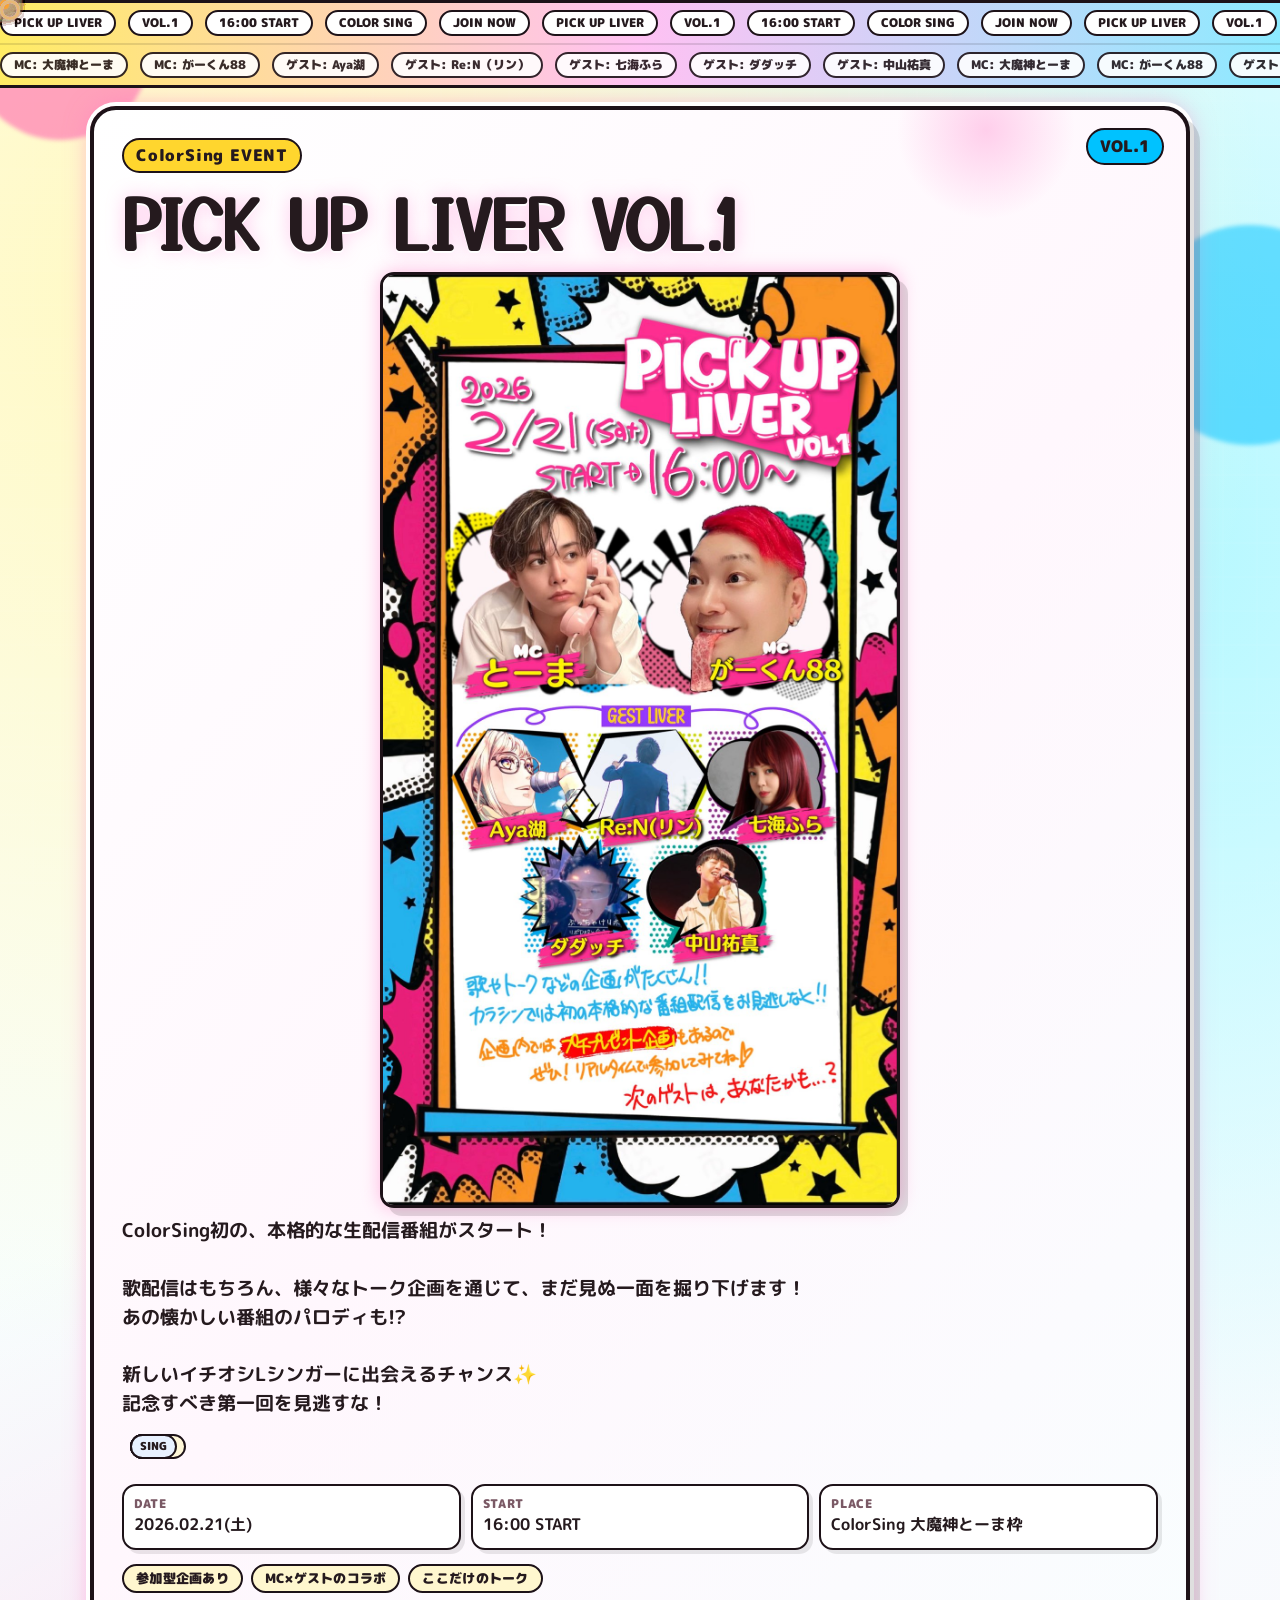
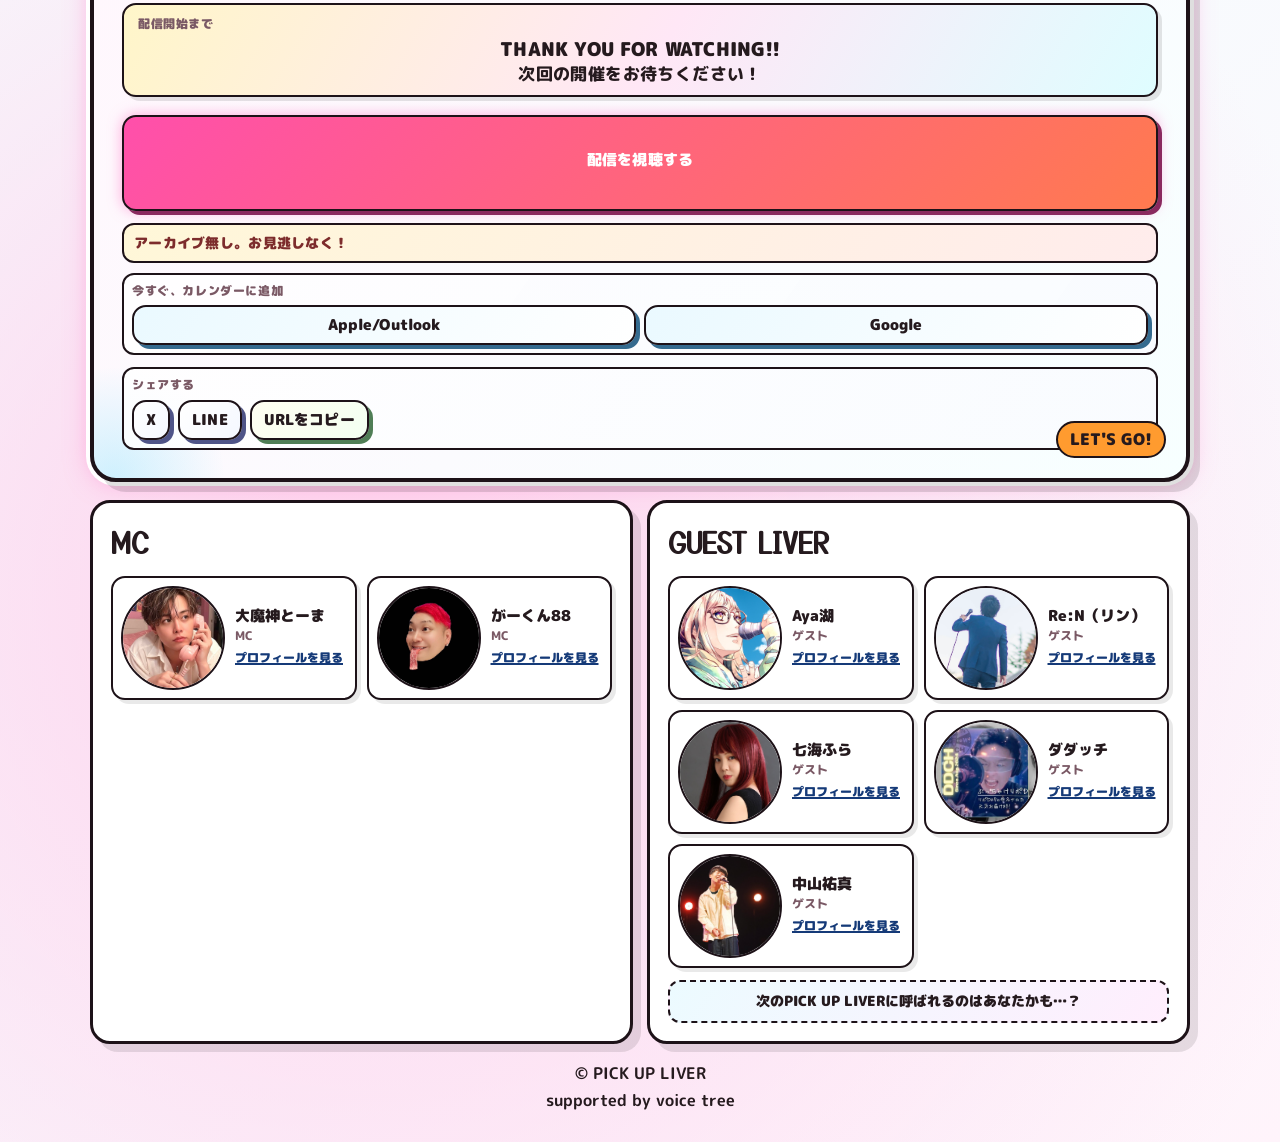
==== index.html @ 5704b0c9 "Update share metadata text in index" ====
<!doctype html>
<html lang="ja">
  <head>
    <meta charset="UTF-8" />
    <meta name="viewport" content="width=device-width, initial-scale=1.0" />
    <meta name="description" content="PICK UP LIVER VOL.1 特設ページ" />
    <meta property="og:type" content="website" />
    <meta property="og:site_name" content="PICK UP LIVER" />
    <meta property="og:title" content="PICK UP LIVER VOL.1" />
    <meta property="og:description" content="ColorSing初！本格的な生配信番組がスタート！記念すべき第一回を見逃すな！" />
    <meta property="og:url" content="https://pickupliver-lp.pages.dev/" />
    <meta property="og:image" content="https://pickupliver-lp.pages.dev/public/assets/events/2026-02-21-pick-up-liver/og-card.jpg" />
    <meta property="og:image:secure_url" content="https://pickupliver-lp.pages.dev/public/assets/events/2026-02-21-pick-up-liver/og-card.jpg" />
    <meta property="og:image:type" content="image/jpeg" />
    <meta property="og:image:width" content="1200" />
    <meta property="og:image:height" content="630" />
    <meta name="twitter:card" content="summary_large_image" />
    <meta name="twitter:title" content="PICK UP LIVER VOL.1" />
    <meta name="twitter:description" content="ColorSingで一番本格的な、音楽番組がスタート！記念すべき第一回を見逃すな！" />
    <meta name="twitter:image" content="https://pickupliver-lp.pages.dev/public/assets/events/2026-02-21-pick-up-liver/og-card.jpg" />
    <meta name="twitter:image:alt" content="PICK UP LIVER VOL.1 サムネイル" />
    <title>PICK UP LIVER VOL.1</title>
    <link rel="preconnect" href="https://fonts.googleapis.com" />
    <link rel="preconnect" href="https://fonts.gstatic.com" crossorigin />
    <link href="https://fonts.googleapis.com/css2?family=M+PLUS+Rounded+1c:wght@400;700;800;900&family=Yusei+Magic&display=swap" rel="stylesheet" />
    <link rel="stylesheet" href="/src/styles/main.css" />
  </head>
  <body>
    <div class="noise"></div>
    <div class="flash-grid" aria-hidden="true"></div>
    <div id="spark-layer" aria-hidden="true"></div>
    <div id="fx-layer" aria-hidden="true"></div>
    <div class="orb orb-a" data-depth="0.02" aria-hidden="true"></div>
    <div class="orb orb-b" data-depth="0.03" aria-hidden="true"></div>
    <div class="orb orb-c" data-depth="0.015" aria-hidden="true"></div>

    <div class="marquee-wrap" aria-hidden="true">
      <div class="marquee-track track-a">
        <span>PICK UP LIVER</span><span>VOL.1</span><span>16:00 START</span><span>COLOR SING</span><span>JOIN NOW</span>
        <span>PICK UP LIVER</span><span>VOL.1</span><span>16:00 START</span><span>COLOR SING</span><span>JOIN NOW</span>
      </div>
      <div class="marquee-track track-b">
        <span>PARTY MODE</span><span>LIVE STREAM</span><span>GUEST LIVER</span><span>HYPE</span><span>LET'S GO</span>
        <span>PARTY MODE</span><span>LIVE STREAM</span><span>GUEST LIVER</span><span>HYPE</span><span>LET'S GO</span>
      </div>
    </div>

    <header class="hero reveal fade-up">
      <p class="kicker">ColorSing EVENT</p>
      <h1 id="event-title" class="hero-title">PICK UP LIVER VOL.1</h1>
      <img id="main-flyer" class="hero-flyer" src="/public/assets/events/2026-02-21-pick-up-liver/flyer-main.jpg" alt="PICK UP LIVER VOL.1 フライヤー" />
      <p id="event-summary" class="summary">歌やトークなど盛り沢山。視聴者参加型企画あり。</p>

      <div class="orbit-badges" aria-hidden="true">
        <span>LIVE</span><span>POP</span><span>MUSIC</span><span>FUN</span><span>SING</span>
      </div>

      <div class="meta">
        <div class="meta-item">
          <span class="meta-label">DATE</span>
          <span id="event-date">2026-02-21</span>
        </div>
        <div class="meta-item">
          <span class="meta-label">START</span>
          <span id="event-time">16:00 START</span>
        </div>
        <div class="meta-item">
          <span class="meta-label">PLACE</span>
          <span id="event-venue">ColorSing 大魔神とーま枠</span>
        </div>
      </div>

      <ul id="event-highlights" class="highlights" aria-label="視聴メリット"></ul>
      <div id="countdown" class="countdown-panel" aria-live="polite">
        <p class="countdown-label">配信開始まで</p>
        <p id="countdown-text" class="countdown-text">--日 --:--:--</p>
      </div>
      <div class="cta-row">
        <a id="cta-primary" class="btn btn-main pulse" href="#" target="_blank" rel="noopener noreferrer">配信を視聴する</a>
      </div>
      <p id="no-archive-note" class="no-archive-note" role="note"></p>
      <div class="action-block reminder-actions">
        <p class="action-title">今すぐ、カレンダーに追加</p>
        <div class="action-row">
          <button id="remind-ics" class="btn btn-remind" type="button">Apple/Outlook</button>
          <a id="remind-google" class="btn btn-remind" href="#" target="_blank" rel="noopener noreferrer">Google</a>
        </div>
      </div>
      <div class="action-block share-actions">
        <p class="action-title">シェアする</p>
        <div class="action-row">
          <a id="share-x" class="btn btn-share" href="#" target="_blank" rel="noopener noreferrer">X</a>
          <a id="share-line" class="btn btn-share" href="#" target="_blank" rel="noopener noreferrer">LINE</a>
          <button id="share-copy" class="btn btn-copy" type="button">URLをコピー</button>
        </div>
      </div>
      <p id="copy-toast" class="copy-toast" role="status" aria-live="polite">URLをコピーしました</p>

      <div class="sticker sticker-a">VOL.1</div>
      <div class="sticker sticker-b">LET'S GO!</div>
      <div class="burst burst-a" aria-hidden="true"></div>
      <div class="burst burst-b" aria-hidden="true"></div>
    </header>

    <main class="layout">
      <section id="hosts" class="card reveal slide-pop">
        <h2>MC</h2>
        <ul id="host-list" class="talent-grid"></ul>
      </section>

      <section id="guests" class="card reveal fade-up">
        <h2>GUEST LIVER</h2>
        <ul id="guest-list" class="talent-grid"></ul>
        <p id="next-pickup-teaser" class="next-pickup-teaser" role="note"></p>
      </section>

    </main>

    <footer class="site-footer reveal fade-up">
      <p>© PICK UP LIVER</p>
      <p>supported by voice tree</p>
    </footer>

    <script src="/src/scripts/main.js"></script>
  </body>
</html>
---- src/styles/main.css ----
:root {
  --bg1: #fff9c2;
  --bg2: #b5f8ff;
  --bg3: #ffd2ed;
  --ink: #251a1e;
  --card: #fff;
  --line: #1d1218;
  --pink: #ff4fab;
  --cyan: #00c2ff;
  --yellow: #ffd62e;
  --orange: #ff9b2f;
}

* {
  box-sizing: border-box;
}

html,
body {
  margin: 0;
  padding: 0;
}

body {
  font-family: "M PLUS Rounded 1c", sans-serif;
  font-weight: 700;
  color: var(--ink);
  min-height: 100vh;
  background:
    radial-gradient(circle at 15% 10%, var(--bg1), transparent 40%),
    radial-gradient(circle at 90% 20%, var(--bg2), transparent 38%),
    radial-gradient(circle at 30% 80%, var(--bg3), transparent 42%),
    linear-gradient(140deg, #fffefa 0%, #f4feff 50%, #fff4fb 100%);
  overflow-x: hidden;
}

.noise {
  position: fixed;
  inset: 0;
  pointer-events: none;
  opacity: 0.03;
  background-image: radial-gradient(#000 0.5px, transparent 0.5px);
  background-size: 4px 4px;
  z-index: -5;
}

.flash-grid {
  position: fixed;
  inset: 0;
  pointer-events: none;
  background-image: linear-gradient(#ffffff00 95%, #ffffff55 95%), linear-gradient(90deg, #ffffff00 95%, #ffffff55 95%);
  background-size: 34px 34px;
  opacity: 0.16;
  mix-blend-mode: soft-light;
  animation: grid-pulse 4.2s ease-in-out infinite;
  z-index: -4;
}

#spark-layer,
#fx-layer {
  position: fixed;
  inset: 0;
  pointer-events: none;
  overflow: hidden;
}

#spark-layer {
  z-index: 50;
}

#fx-layer {
  z-index: 60;
}

.orb {
  position: fixed;
  border-radius: 999px;
  filter: blur(2px);
  opacity: 0.52;
  z-index: -2;
  will-change: transform;
  animation: float 7s ease-in-out infinite;
}

.orb-a {
  width: 180px;
  height: 180px;
  background: var(--pink);
  top: -40px;
  left: -30px;
}

.orb-b {
  width: 220px;
  height: 220px;
  background: var(--cyan);
  right: -80px;
  top: 25%;
  animation-delay: 1.4s;
}

.orb-c {
  width: 200px;
  height: 200px;
  background: var(--yellow);
  bottom: -80px;
  left: 20%;
  animation-delay: 0.8s;
}

.marquee-wrap {
  width: 100%;
  border-top: 3px solid var(--line);
  border-bottom: 3px solid var(--line);
  background: linear-gradient(90deg, #ffec64 0%, #ffc1f3 50%, #8ceaff 100%);
  overflow: hidden;
  position: -webkit-sticky;
  position: sticky;
  top: 0;
  z-index: 45;
  transform: translateZ(0);
  backface-visibility: hidden;
  -webkit-backface-visibility: hidden;
}

.marquee-track {
  display: flex;
  gap: 12px;
  padding: 7px 0;
  width: max-content;
}

.track-a {
  animation: marquee 14s linear infinite;
}

.track-b {
  animation: marquee-rev 14s linear infinite;
  opacity: 0.9;
  border-top: 2px solid #0000001f;
}

.marquee-track span {
  border: 2px solid var(--line);
  background: #fff;
  border-radius: 999px;
  padding: 2px 12px;
  font-weight: 900;
  font-size: 0.78rem;
  white-space: nowrap;
}

.hero,
.layout,
.site-footer {
  width: min(1100px, 100% - 28px);
  margin-inline: auto;
}

.hero {
  margin-top: 18px;
  background: linear-gradient(130deg, #fff 0%, #fff7fd 45%, #f7ffff 100%);
  border: 4px solid var(--line);
  border-radius: 26px;
  padding: 28px;
  position: relative;
  box-shadow: 10px 10px 0 #00000020, 0 0 0 4px #ffffff, 0 0 24px #ff70c182;
  overflow: hidden;
}

.kicker {
  margin: 0;
  display: inline-block;
  background: var(--yellow);
  border: 2px solid var(--line);
  border-radius: 999px;
  padding: 4px 12px;
  font-weight: 900;
  letter-spacing: 0.05em;
  animation: kicker-hop 1.4s ease-in-out infinite;
}

h1,
h2 {
  font-family: "Yusei Magic", sans-serif;
}

h1 {
  margin: 14px 0 10px;
  font-size: clamp(2rem, 5.4vw, 4.2rem);
  line-height: 1.05;
}

.hero-title {
  animation: title-pop 900ms cubic-bezier(0.34, 1.56, 0.64, 1) both, neon-flicker 2.8s ease-in-out infinite;
  text-shadow: 0 2px 0 #fff, 0 0 18px #ff7dcf66;
}

.countdown-panel {
  margin: 10px 0 14px;
  padding: 10px 14px;
  border: 2px solid var(--line);
  border-radius: 14px;
  background: linear-gradient(120deg, #fff6c9 0%, #ffe7f6 52%, #dffdff 100%);
  box-shadow: 4px 4px 0 #0000001a;
}

.countdown-label {
  margin: 0;
  font-size: 0.76rem;
  font-weight: 900;
  letter-spacing: 0.05em;
  color: #7a5965;
}

.countdown-text {
  margin: 4px 0 0;
  font-size: clamp(1.52rem, 4.6vw, 2.18rem);
  font-weight: 900;
  text-align: center;
  font-variant-numeric: tabular-nums;
  letter-spacing: 0.02em;
  white-space: nowrap;
  line-height: 1.35;
}

.countdown-text--ended {
  display: flex;
  flex-direction: column;
  align-items: center;
  gap: 2px;
  font-size: clamp(1rem, 3.6vw, 1.2rem);
  line-height: 1.25;
  white-space: normal;
}

.countdown-ended-main {
  font-weight: 900;
  letter-spacing: 0.01em;
  white-space: nowrap;
}

.countdown-ended-sub {
  font-size: 0.9em;
  font-weight: 800;
}

.highlights {
  list-style: none;
  margin: 14px 0 10px;
  padding: 0;
  display: flex;
  flex-wrap: wrap;
  gap: 8px;
}

.highlights li {
  border: 2px solid var(--line);
  border-radius: 999px;
  background: #fff7cf;
  padding: 4px 12px;
  font-size: 0.82rem;
  font-weight: 900;
  line-height: 1.35;
  letter-spacing: 0.02em;
}

.pre-cta-message,
.no-archive-note {
  margin: 0 0 8px;
  border: 2px solid var(--line);
  border-radius: 12px;
  padding: 8px 10px;
  font-size: 0.9rem;
  font-weight: 900;
  line-height: 1.4;
  letter-spacing: 0.02em;
}

.pre-cta-message {
  background: linear-gradient(125deg, #ffe6f5 0%, #fff7d5 100%);
}

.no-archive-note {
  margin-top: 12px;
  background: linear-gradient(125deg, #fff7d8 0%, #ffecec 100%);
  color: #7d2c2c;
}

.hero-flyer {
  width: min(100%, 520px);
  display: block;
  margin: 14px auto 8px;
  border-radius: 14px;
  border: 3px solid var(--line);
  box-shadow: 8px 8px 0 #0000001f, 0 0 18px #ff72c17a;
}

.summary {
  margin: 0;
  font-size: clamp(1rem, 2.3vw, 1.2rem);
  font-weight: 700;
  line-height: 1.5;
  white-space: pre-line;
}

.orbit-badges {
  position: relative;
  height: 38px;
  margin: 8px 0 10px;
}

.orbit-badges span {
  position: absolute;
  top: 8px;
  left: 8px;
  border: 2px solid var(--line);
  border-radius: 999px;
  background: #fff;
  font-size: 0.7rem;
  font-weight: 900;
  padding: 2px 8px;
  animation: badge-orbit 6s ease-in-out infinite;
}

.orbit-badges span:nth-child(2) { animation-delay: 0.8s; background: #eaffff; }
.orbit-badges span:nth-child(3) { animation-delay: 1.6s; background: #fff7d8; }
.orbit-badges span:nth-child(4) { animation-delay: 2.4s; background: #ffe8f8; }
.orbit-badges span:nth-child(5) { animation-delay: 3.2s; background: #e8f1ff; }

.meta {
  margin-top: 20px;
  display: grid;
  gap: 10px;
  grid-template-columns: repeat(3, minmax(0, 1fr));
}

.meta-item {
  background: #fff;
  border: 2px solid var(--line);
  border-radius: 14px;
  padding: 10px;
  box-shadow: 4px 4px 0 #00000016;
  animation: soft-wave 4s ease-in-out infinite;
}

.meta-item:nth-child(2) { animation-delay: 0.4s; }
.meta-item:nth-child(3) { animation-delay: 0.8s; }

.meta-label {
  display: block;
  font-size: 0.72rem;
  font-weight: 900;
  letter-spacing: 0.06em;
  color: #7a5965;
}

#event-venue {
  display: block;
  line-height: 1.42;
  padding-bottom: 2px;
}

.cta-row {
  margin-top: 18px;
  display: flex;
  gap: 12px;
  flex-wrap: wrap;
}

.action-block {
  margin-top: 10px;
  border: 2px solid var(--line);
  border-radius: 12px;
  padding: 8px;
  background: linear-gradient(125deg, #ffffffd8 0%, #f9fbffdc 100%);
}

.action-title {
  margin: 0 0 6px;
  font-size: 0.76rem;
  font-weight: 900;
  letter-spacing: 0.05em;
  line-height: 1.35;
  color: #7a5965;
}

.action-row {
  display: flex;
  flex-wrap: wrap;
  gap: 8px;
}

.share-actions {
  margin-top: 12px;
}

.share-actions .action-row {
  flex-wrap: nowrap;
  justify-content: flex-start;
}

.share-actions .btn {
  flex: 0 0 auto;
  white-space: nowrap;
}

.reminder-actions .btn {
  flex: 1 1 0;
  min-width: 0;
  white-space: nowrap;
}

.btn {
  display: inline-flex;
  align-items: center;
  justify-content: center;
  font-family: inherit;
  line-height: 1.35;
  letter-spacing: 0.01em;
  text-decoration: none;
  border: 2px solid var(--line);
  border-radius: 14px;
  padding: 8px 12px;
  font-size: 0.92rem;
  font-weight: 900;
  transition: transform 180ms ease, box-shadow 180ms ease, filter 180ms ease;
}

.btn:hover {
  transform: translateY(-4px) scale(1.06);
  filter: saturate(1.1);
}

.btn:active {
  transform: translateY(0) scale(0.96);
}

button.btn {
  appearance: none;
  -webkit-appearance: none;
}

.btn-main {
  background: linear-gradient(135deg, #ff4fab 0%, #ff7a4f 100%);
  color: #fff;
  min-height: 96px;
  box-shadow: 4px 4px 0 #8a295f, 0 0 14px #ff67bd88;
}

#cta-primary {
  width: 100%;
  line-height: 1.45;
  padding-bottom: 14px;
}

.btn-sub {
  background: #fff;
  color: var(--ink);
  box-shadow: 4px 4px 0 #4b6e7f;
}

.btn-share {
  background: linear-gradient(125deg, #ffffff 0%, #f5f8ff 100%);
  color: var(--ink);
  box-shadow: 4px 4px 0 #4f5488;
}

.btn-copy {
  background: linear-gradient(125deg, #fffef1 0%, #f3fff1 100%);
  color: var(--ink);
  box-shadow: 4px 4px 0 #507e56;
  cursor: pointer;
}

.btn-remind {
  background: linear-gradient(125deg, #eaf9ff 0%, #ffffff 100%);
  color: var(--ink);
  box-shadow: 4px 4px 0 #356b8f;
}

.copy-toast {
  position: absolute;
  right: 18px;
  bottom: 16px;
  margin: 0;
  display: block;
  border: 2px solid var(--line);
  border-radius: 999px;
  background: #fff;
  padding: 4px 12px;
  font-size: 0.82rem;
  font-weight: 800;
  opacity: 0;
  transform: translateY(4px);
  transition: opacity 220ms ease, transform 220ms ease;
  pointer-events: none;
}

.copy-toast.show {
  opacity: 1;
  transform: translateY(0);
}

.sticker {
  position: absolute;
  border: 2px solid var(--line);
  border-radius: 999px;
  padding: 5px 12px;
  font-weight: 900;
}

.sticker-a {
  right: 22px;
  top: 18px;
  background: var(--cyan);
  animation: swing 2.4s ease-in-out infinite;
}

.sticker-b {
  right: 20px;
  bottom: 20px;
  background: var(--orange);
  animation: swing 2.9s ease-in-out infinite reverse;
}

.burst {
  position: absolute;
  border-radius: 999px;
  z-index: -1;
  opacity: 0.28;
}

.burst-a {
  width: 180px;
  height: 180px;
  top: -70px;
  right: 110px;
  background: radial-gradient(circle, #ff61bc 0%, transparent 70%);
}

.burst-b {
  width: 220px;
  height: 220px;
  left: -90px;
  bottom: -110px;
  background: radial-gradient(circle, #58d8ff 0%, transparent 72%);
}

.layout {
  margin-top: 18px;
  display: grid;
  grid-template-columns: 1fr 1fr;
  gap: 14px;
}

.card {
  background: var(--card);
  border: 3px solid var(--line);
  border-radius: 20px;
  padding: 18px;
  box-shadow: 8px 8px 0 #0000001a;
  transition: transform 220ms ease, box-shadow 220ms ease;
  position: relative;
}

.card:hover {
  transform: translateY(-5px) scale(1.01) rotate(-0.4deg);
  box-shadow: 12px 12px 0 #00000022, 0 0 16px #74deff44;
}

h2 {
  margin: 0 0 14px;
  font-size: clamp(1.3rem, 2.2vw, 2rem);
}

.chips,
.link-list {
  list-style: none;
  margin: 0;
  padding: 0;
  display: flex;
  flex-wrap: wrap;
  gap: 10px;
}

.chips li {
  background: #fff;
  border: 2px solid var(--line);
  border-radius: 999px;
  padding: 7px 12px;
  font-weight: 800;
  transition: transform 140ms ease;
}

.talent-grid {
  list-style: none;
  margin: 0;
  padding: 0;
  display: grid;
  grid-template-columns: repeat(2, minmax(0, 1fr));
  gap: 10px;
}

.talent-card {
  display: flex;
  gap: 10px;
  align-items: center;
  border: 2px solid var(--line);
  border-radius: 14px;
  background: #fff;
  padding: 8px;
  box-shadow: 4px 4px 0 #00000016;
}

.talent-avatar-wrap {
  position: relative;
  width: 104px;
  height: 104px;
  flex: 0 0 104px;
}

.talent-avatar {
  width: 100%;
  height: 100%;
  border-radius: 999px;
  border: 2px solid var(--line);
  object-fit: cover;
  display: block;
  opacity: 0;
}

.talent-avatar-fallback {
  position: absolute;
  inset: 0;
  border-radius: 999px;
  border: 2px solid var(--line);
  background: linear-gradient(140deg, #fff6c9 0%, #ffe4f4 100%);
  display: grid;
  place-items: center;
  font-size: 1rem;
  font-weight: 900;
}

.talent-avatar-wrap.loaded .talent-avatar {
  opacity: 1;
}

.talent-avatar-wrap.loaded .talent-avatar-fallback {
  display: none;
}

.talent-meta {
  min-width: 0;
}

.talent-name {
  margin: 0;
  font-size: 0.95rem;
  font-weight: 900;
  line-height: 1.2;
}

.talent-role {
  margin: 2px 0 0;
  font-size: 0.74rem;
  font-weight: 800;
  color: #7a5965;
}

.talent-link {
  margin-top: 4px;
  display: inline-block;
  font-size: 0.78rem;
  font-weight: 900;
  color: #153a78;
  text-decoration-thickness: 2px;
}

.next-pickup-teaser {
  margin: 12px 0 0;
  border: 2px dashed var(--line);
  border-radius: 12px;
  padding: 9px 10px;
  background: linear-gradient(125deg, #ecfbff 0%, #ffeefd 100%);
  font-size: 0.9rem;
  font-weight: 900;
  text-align: center;
}

.chips li:hover {
  animation: mini-bounce 360ms ease;
}

.link-list {
  display: grid;
  gap: 10px;
}

.link-list a {
  display: block;
  text-decoration: none;
  color: var(--ink);
  background: linear-gradient(125deg, #fff 0%, #fff9e6 100%);
  border: 2px solid var(--line);
  border-radius: 12px;
  padding: 10px 12px;
  font-weight: 800;
  transition: transform 180ms ease, background 220ms ease, box-shadow 180ms ease;
  position: relative;
  overflow: hidden;
}

.link-list a::after {
  content: "";
  position: absolute;
  inset: 0;
  background: linear-gradient(120deg, transparent 20%, #ffffffaa 50%, transparent 80%);
  transform: translateX(-120%);
  transition: transform 420ms ease;
}

.link-list a:hover {
  transform: translateX(9px) scale(1.02);
  background: linear-gradient(125deg, #fff5d0 0%, #ecfdff 100%);
  box-shadow: 6px 6px 0 #00000018;
}

.link-list a:hover::after {
  transform: translateX(120%);
}

.site-footer {
  margin: 18px auto 30px;
  text-align: center;
  font-weight: 700;
}

.site-footer p {
  margin: 4px 0;
}

.reveal {
  opacity: 0;
  transition: opacity 550ms ease, transform 650ms cubic-bezier(0.16, 1, 0.3, 1);
}

.fade-up {
  transform: translateY(20px);
}

.zoom-pop {
  transform: translateY(18px) scale(0.9);
}

.slide-pop {
  transform: translateX(30px) scale(0.97);
}

.reveal.in {
  opacity: 1;
  transform: translate(0, 0) scale(1);
}

.reveal.in.card {
  animation: pop-drop 460ms cubic-bezier(0.17, 0.67, 0.3, 1.4);
}

.pulse {
  animation: pulse 1.6s ease-in-out infinite;
}

.confetti-piece {
  position: absolute;
  width: 14px;
  height: 26px;
  border-radius: 2px;
  opacity: 0.95;
  animation: confetti-fall var(--dur, 1100ms) cubic-bezier(0.18, 0.75, 0.25, 1) forwards;
  will-change: transform;
}

.particle {
  position: absolute;
  pointer-events: none;
  opacity: 0.62;
  will-change: transform, opacity;
}

.particle-spark {
  width: 9px;
  height: 9px;
  border-radius: 999px;
  box-shadow: 0 0 18px currentColor;
  animation: drift-down var(--dur, 7s) cubic-bezier(0.2, 0.65, 0.3, 1) infinite, pulse-glow 1.8s ease-in-out infinite;
}

.particle-shard {
  width: 11px;
  height: 34px;
  border-radius: 2px;
  animation: drift-diagonal var(--dur, 8s) cubic-bezier(0.2, 0.62, 0.32, 1) infinite;
}

.particle-ring {
  width: 20px;
  height: 20px;
  border-radius: 999px;
  border: 3px solid currentColor;
  background: transparent;
  animation: float-spin var(--dur, 9s) cubic-bezier(0.22, 0.61, 0.36, 1) infinite;
}

@keyframes marquee {
  0% { transform: translateX(0); }
  100% { transform: translateX(-50%); }
}

@keyframes marquee-rev {
  0% { transform: translateX(-50%); }
  100% { transform: translateX(0); }
}

@keyframes title-pop {
  0% { transform: scale(0.75) rotate(-2deg); opacity: 0; }
  70% { transform: scale(1.09) rotate(1deg); opacity: 1; }
  100% { transform: scale(1) rotate(0); }
}

@keyframes neon-flicker {
  0%, 100% { text-shadow: 0 2px 0 #fff, 0 0 18px #ff7dcf66; }
  50% { text-shadow: 0 2px 0 #fff, 0 0 28px #ff56cbcc; }
}

@keyframes float {
  0%, 100% { transform: translateY(0px); }
  50% { transform: translateY(12px); }
}

@keyframes pulse {
  0%, 100% { box-shadow: 4px 4px 0 #8a295f, 0 0 14px #ff67bd88; }
  50% { box-shadow: 9px 9px 0 #8a295f, 0 0 22px #ff67bdba; }
}

@keyframes swing {
  0%, 100% { transform: rotate(-8deg) translateY(0); }
  50% { transform: rotate(8deg) translateY(-6px); }
}

@keyframes mini-bounce {
  0% { transform: scale(1); }
  40% { transform: scale(1.12); }
  100% { transform: scale(1); }
}

@keyframes pop-drop {
  0% { transform: scale(0.88) translateY(12px); }
  70% { transform: scale(1.02) translateY(-3px); }
  100% { transform: scale(1) translateY(0); }
}

@keyframes grid-pulse {
  0%, 100% { opacity: 0.08; }
  50% { opacity: 0.18; }
}

@keyframes badge-orbit {
  0% { transform: translate(0, 0) rotate(-5deg); }
  25% { transform: translate(80px, -4px) rotate(4deg); }
  50% { transform: translate(160px, 0) rotate(-3deg); }
  75% { transform: translate(240px, -4px) rotate(5deg); }
  100% { transform: translate(320px, 0) rotate(-5deg); }
}

@keyframes kicker-hop {
  0%, 100% { transform: translateY(0); }
  50% { transform: translateY(-3px); }
}

@keyframes soft-wave {
  0%, 100% { transform: translateY(0); }
  50% { transform: translateY(-2px); }
}

@keyframes confetti-fall {
  0% { transform: translate3d(var(--x0), var(--y0), 0) rotate(0deg); }
  100% {
    transform: translate3d(var(--x1), var(--y1), 0) rotate(var(--rot, 680deg));
    opacity: 0;
  }
}

@keyframes drift-down {
  0% {
    transform: translate3d(var(--x0), var(--y0), 0) scale(0.95);
    opacity: calc(var(--opa, 0.6) * 0.55);
  }
  50% { opacity: var(--opa, 0.6); }
  100% {
    transform: translate3d(var(--x1), var(--y1), 0) scale(1.1);
    opacity: calc(var(--opa, 0.6) * 0.5);
  }
}

@keyframes drift-diagonal {
  0% {
    transform: translate3d(var(--x0), var(--y0), 0) rotate(0deg);
    opacity: calc(var(--opa, 0.65) * 0.45);
  }
  50% { opacity: var(--opa, 0.65); }
  100% {
    transform: translate3d(var(--x1), var(--y1), 0) rotate(var(--rot, 360deg));
    opacity: calc(var(--opa, 0.65) * 0.35);
  }
}

@keyframes float-spin {
  0% {
    transform: translate3d(var(--x0), var(--y0), 0) rotate(0deg) scale(0.7);
    opacity: calc(var(--opa, 0.55) * 0.4);
  }
  50% {
    transform: translate3d(var(--xm), var(--ym), 0) rotate(180deg) scale(1);
    opacity: var(--opa, 0.55);
  }
  100% {
    transform: translate3d(var(--x1), var(--y1), 0) rotate(360deg) scale(0.75);
    opacity: calc(var(--opa, 0.55) * 0.35);
  }
}

@keyframes pulse-glow {
  0%, 100% { filter: brightness(1); }
  50% { filter: brightness(1.35); }
}

@media (max-width: 920px) {
  .layout { grid-template-columns: 1fr; }
  .meta { grid-template-columns: 1fr; }
  .talent-grid { grid-template-columns: 1fr; }
  .slide-pop { transform: translateY(18px) scale(0.98); }
  .orbit-badges {
    display: block;
    height: 40px;
    margin: 6px 0 10px;
    overflow: visible;
    z-index: 2;
  }
  .orbit-badges span {
    font-size: 0.66rem;
    padding: 2px 7px;
  }
}

@media (max-width: 640px) {
  .hero {
    padding: 20px;
    padding-top: 74px;
  }

  .summary {
    font-size: 1.03rem;
    line-height: 1.62;
  }

  .meta {
    margin-top: 16px;
    gap: 8px;
  }

  .meta-item {
    padding: 9px 10px;
  }

  .countdown-text {
    font-size: clamp(1.28rem, 6.4vw, 1.8rem);
  }

  .orbit-badges {
    margin-bottom: 12px;
  }

  h1 {
    margin-top: 8px;
  }

  .kicker {
    position: absolute;
    top: 20px;
    left: 12px;
    margin: 0;
  }

  .sticker {
    position: absolute;
    top: 20px;
    margin: 0;
    padding: 4px 10px;
    min-width: 102px;
    text-align: center;
    font-size: 0.72rem;
    line-height: 1;
    z-index: 4;
    transform: rotate(0deg);
  }

  .sticker-a {
    top: 18px;
    right: 12px;
    animation: swing 2.8s ease-in-out infinite;
  }

  .sticker-b {
    top: 52px;
    right: 12px;
    bottom: auto;
    animation: swing 3.1s ease-in-out infinite reverse;
  }

  .btn { width: 100%; text-align: center; }
  .action-row { gap: 7px; }
  .share-actions .btn {
    width: auto;
    flex: 0 0 auto;
  }
  .reminder-actions .btn {
    width: auto;
    flex: 1 1 0;
  }
  .copy-toast {
    right: 10px;
    bottom: 10px;
    max-width: calc(100% - 20px);
    text-align: center;
  }
  .highlights { flex-direction: column; }
  .highlights li { width: fit-content; max-width: 100%; }
  .confetti-piece { width: 8px; height: 14px; }
  .marquee-track span { font-size: 0.7rem; }
  .site-footer { margin-bottom: 24px; }
}

@media (prefers-reduced-motion: reduce) {
  *, *::before, *::after {
    animation: none !important;
    transition: none !important;
    scroll-behavior: auto !important;
  }

  .reveal { opacity: 1; transform: none; }
  .particle,
  .confetti-piece { display: none; }
}
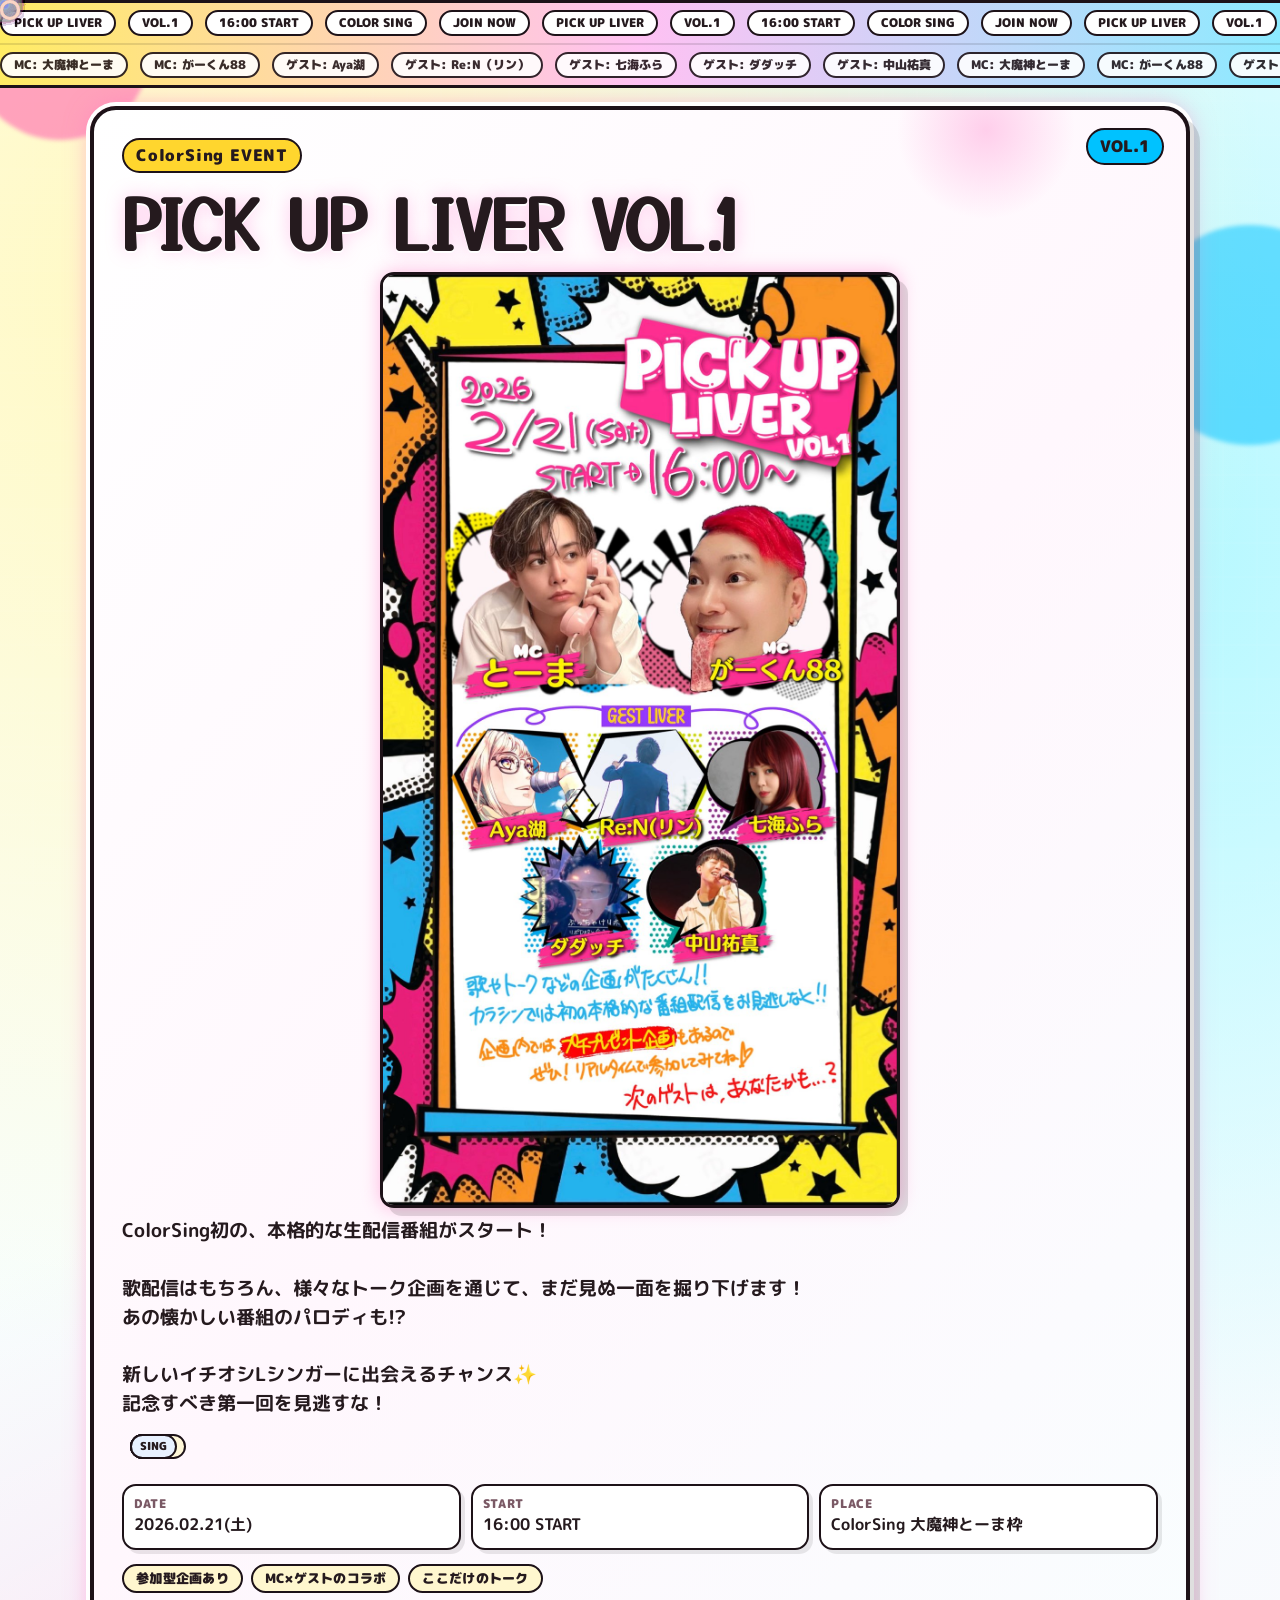
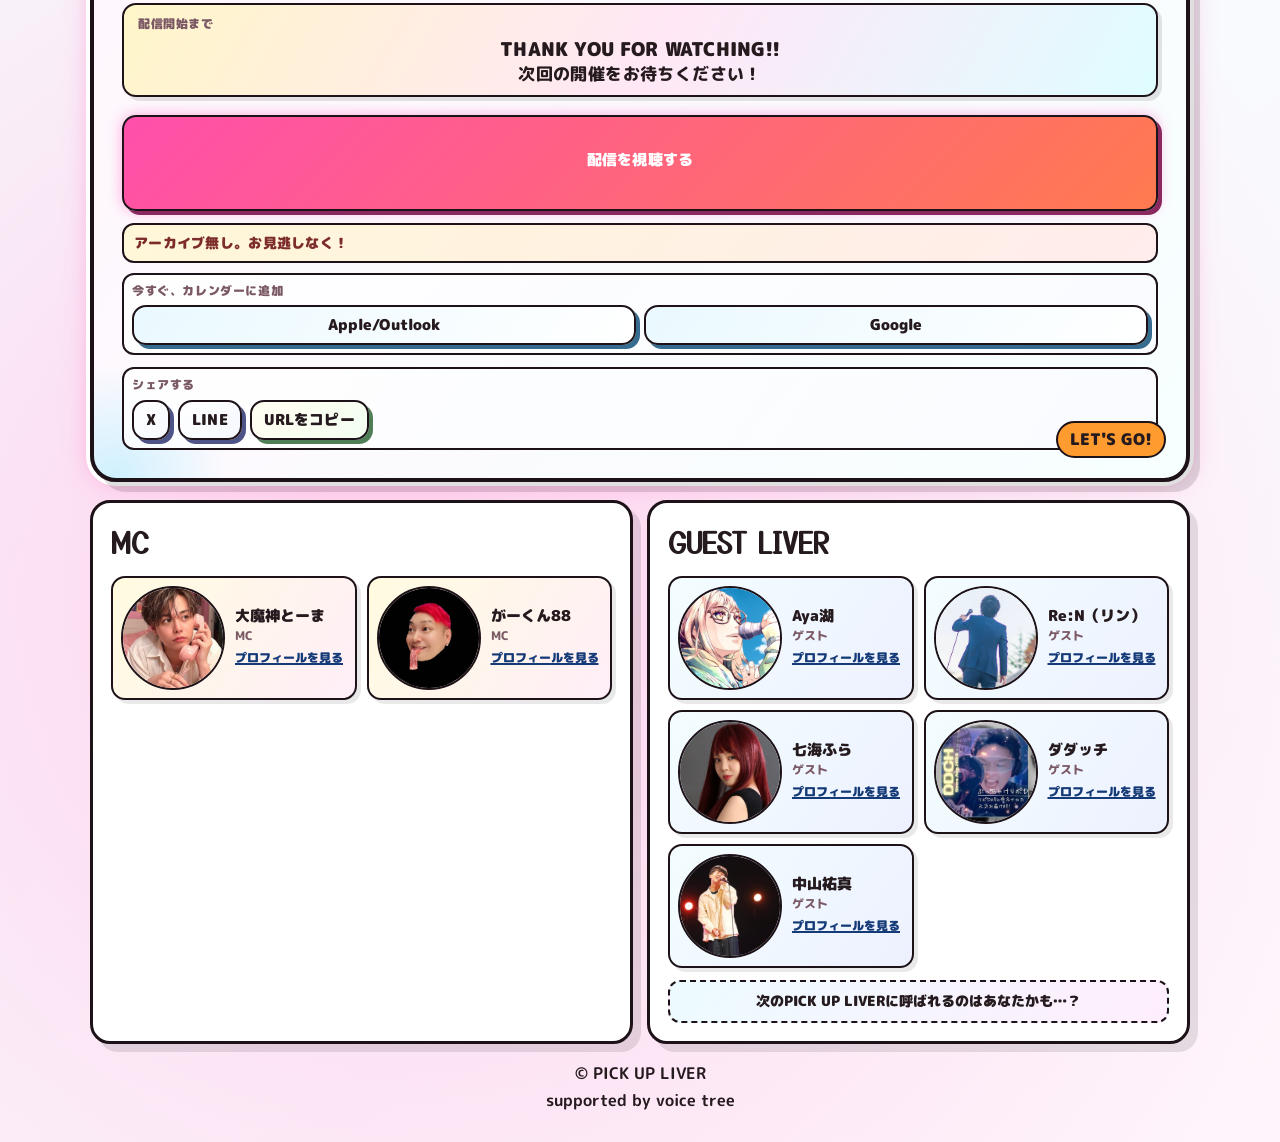
==== commit 369a9e67: "Add Cloudflare Web Analytics beacon" ====
--- a/index.html
+++ b/index.html
@@ -24,6 +24,9 @@
     <link rel="preconnect" href="https://fonts.gstatic.com" crossorigin />
     <link href="https://fonts.googleapis.com/css2?family=M+PLUS+Rounded+1c:wght@400;700;800;900&family=Yusei+Magic&display=swap" rel="stylesheet" />
     <link rel="stylesheet" href="/src/styles/main.css" />
+    <!-- Cloudflare Web Analytics -->
+    <script defer src="https://static.cloudflareinsights.com/beacon.min.js" data-cf-beacon='{"token":"aa3ea4f8a8a24e1299f8bbb8173c82c0"}'></script>
+    <!-- End Cloudflare Web Analytics -->
   </head>
   <body>
     <div class="noise"></div>
--- a/src/styles/main.css
+++ b/src/styles/main.css
@@ -608,9 +608,52 @@
   align-items: center;
   border: 2px solid var(--line);
   border-radius: 14px;
-  background: #fff;
+  background: linear-gradient(125deg, #fffef6 0%, #fff9ff 100%);
   padding: 8px;
   box-shadow: 4px 4px 0 #00000016;
+  transition: transform 180ms ease, box-shadow 180ms ease, filter 180ms ease;
+  position: relative;
+  overflow: hidden;
+}
+
+.talent-card.role-mc {
+  background: linear-gradient(125deg, #fffce0 0%, #ffeef8 100%);
+}
+
+.talent-card.role-guest {
+  background: linear-gradient(125deg, #f3fdff 0%, #edf1ff 100%);
+}
+
+.talent-card::after {
+  content: "";
+  position: absolute;
+  top: 0;
+  left: -120%;
+  width: 60%;
+  height: 100%;
+  background: linear-gradient(115deg, transparent 8%, #ffffffcf 50%, transparent 92%);
+  transform: skewX(-18deg);
+  pointer-events: none;
+}
+
+.talent-card.reveal {
+  transform: translateY(14px) scale(0.95) rotate(-0.6deg);
+}
+
+.talent-card.reveal.in {
+  transform: translateY(0) scale(1) rotate(0deg);
+  animation: talent-pop-in 440ms cubic-bezier(0.22, 1.3, 0.3, 1);
+}
+
+.talent-card.reveal.in::after {
+  animation: talent-shine 620ms ease 1;
+}
+
+.talent-card:hover,
+.talent-card.is-tapped {
+  transform: translateY(-3px) scale(1.02) rotate(-0.4deg);
+  box-shadow: 7px 7px 0 #00000021, 0 0 12px #74deff3b;
+  filter: saturate(1.04);
 }
 
 .talent-avatar-wrap {
@@ -857,6 +900,17 @@
   0% { transform: scale(0.88) translateY(12px); }
   70% { transform: scale(1.02) translateY(-3px); }
   100% { transform: scale(1) translateY(0); }
+}
+
+@keyframes talent-pop-in {
+  0% { transform: translateY(14px) scale(0.94) rotate(-0.8deg); }
+  60% { transform: translateY(-2px) scale(1.02) rotate(0.2deg); }
+  100% { transform: translateY(0) scale(1) rotate(0deg); }
+}
+
+@keyframes talent-shine {
+  0% { left: -120%; }
+  100% { left: 155%; }
 }
 
 @keyframes grid-pulse {
@@ -1050,4 +1104,5 @@
   .reveal { opacity: 1; transform: none; }
   .particle,
   .confetti-piece { display: none; }
-}
+  .talent-card::after { display: none; }
+}
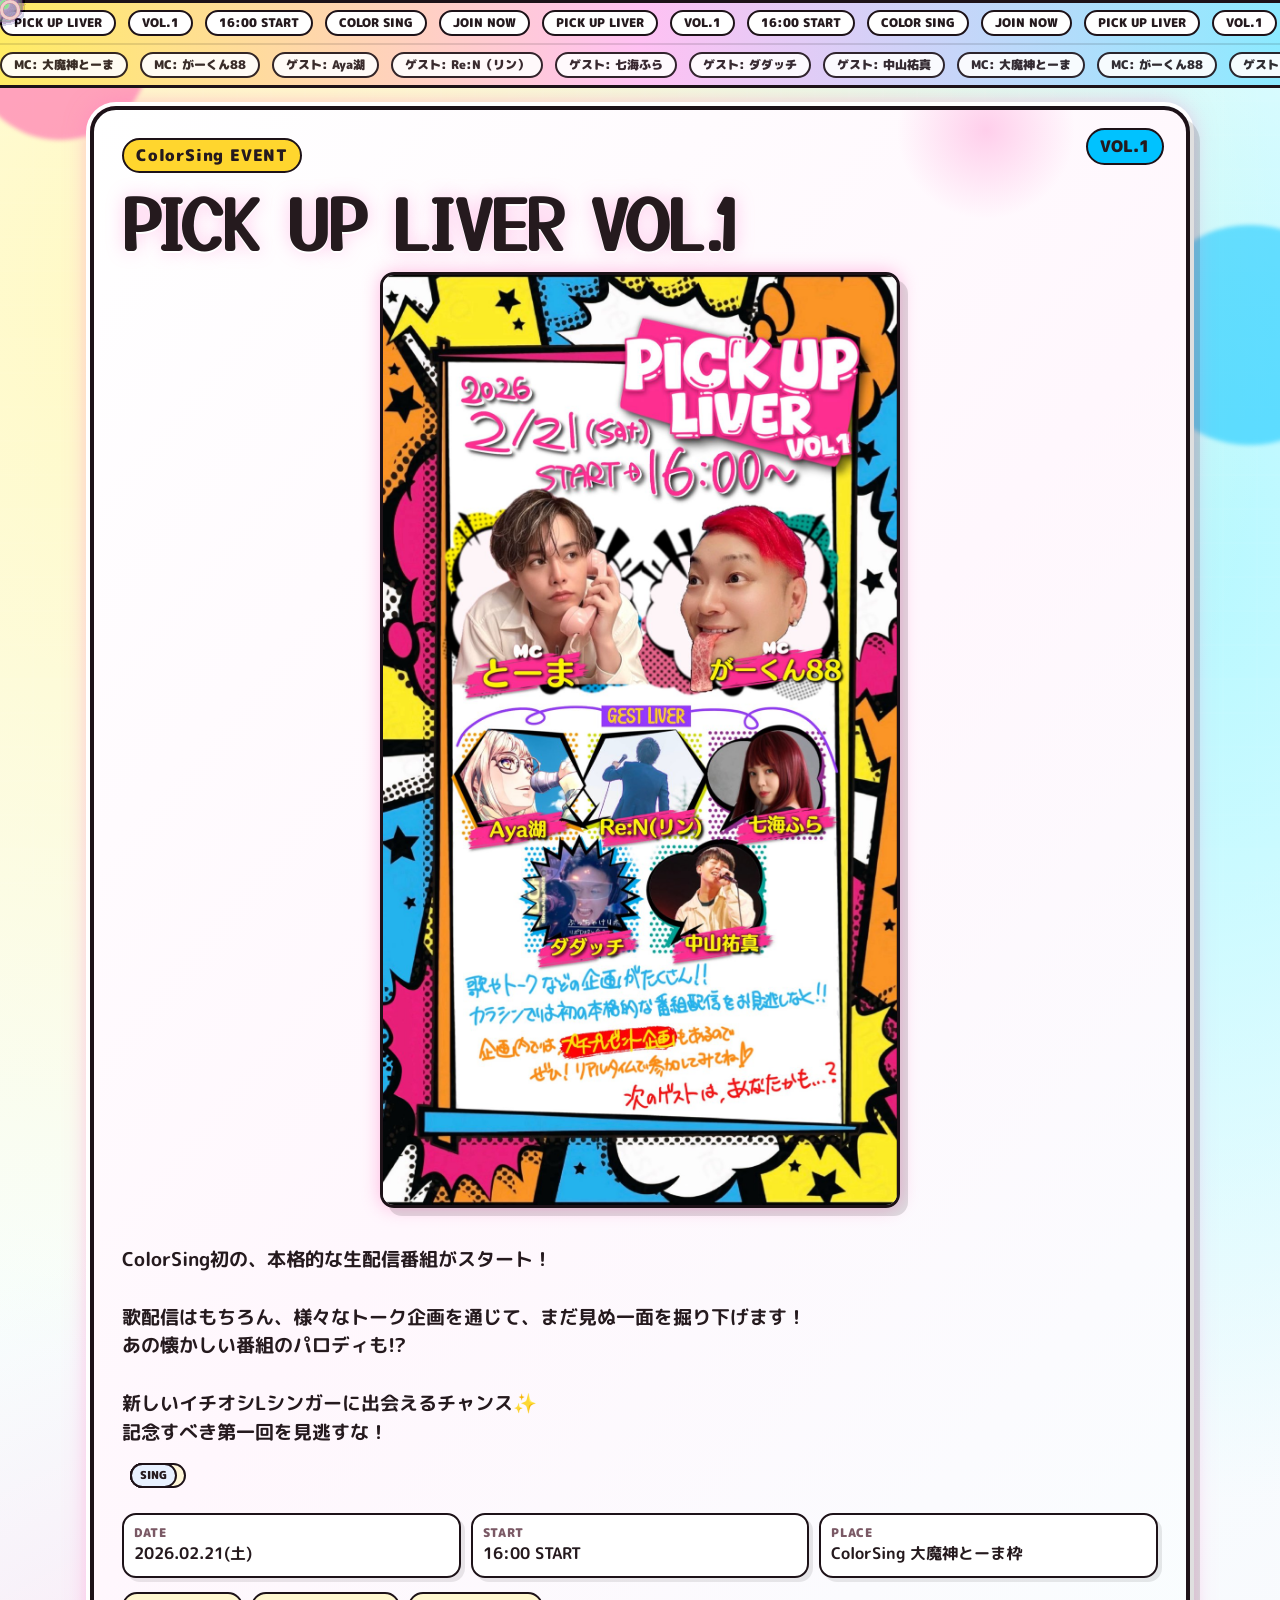
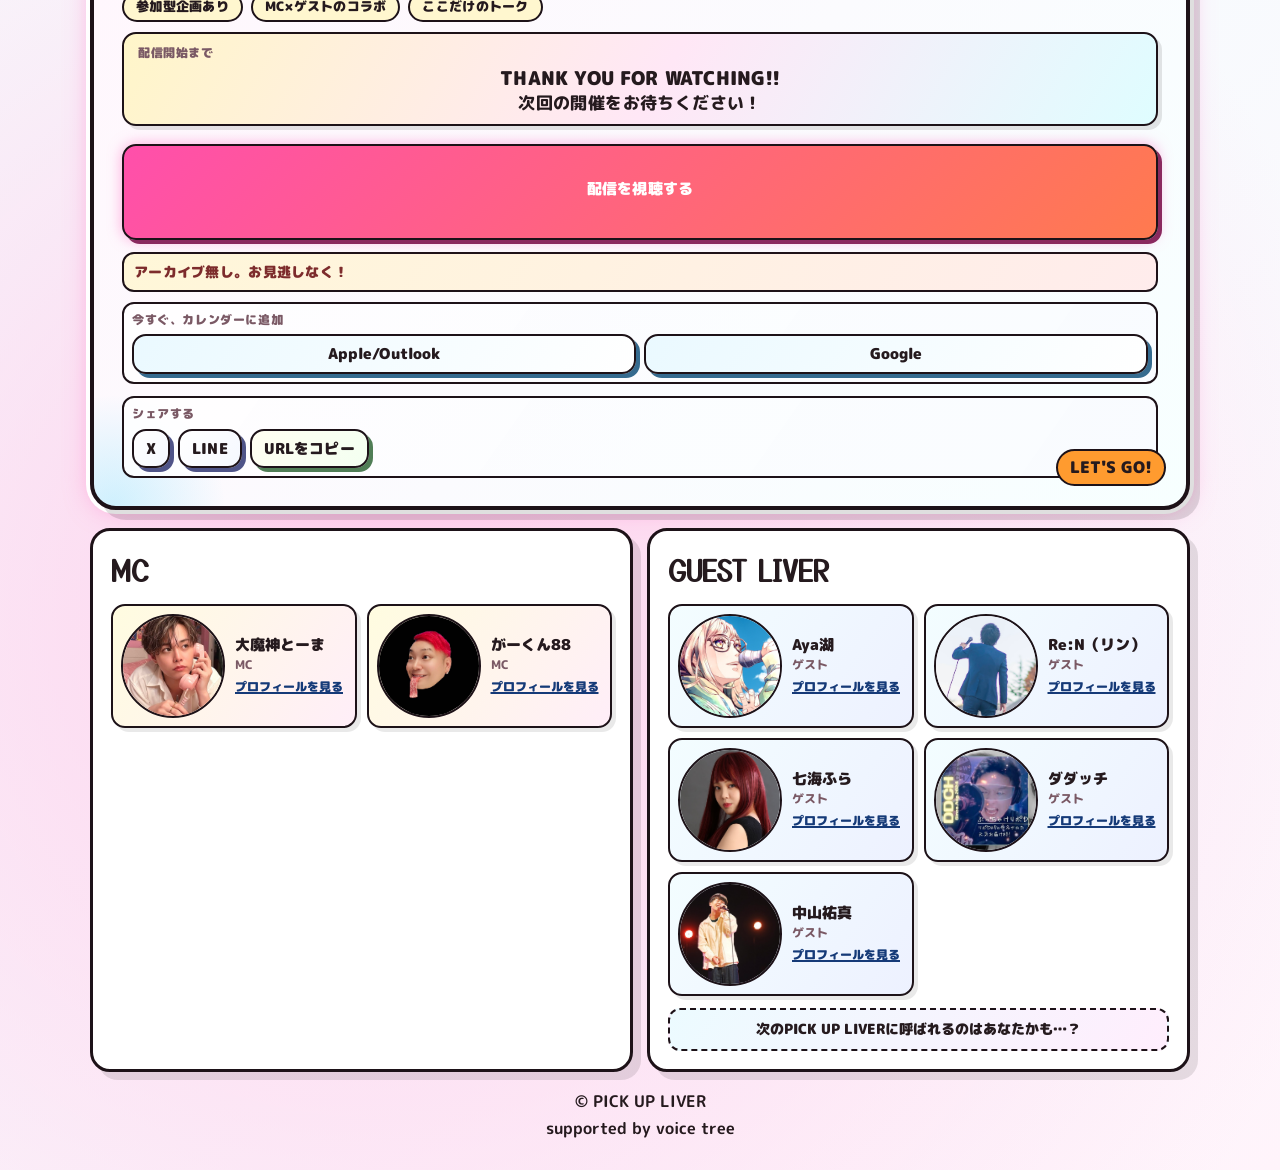
==== commit 47e2ebb2: "Apply latest updates to index and event data" ====
--- a/index.html
+++ b/index.html
@@ -16,7 +16,7 @@
     <meta property="og:image:height" content="630" />
     <meta name="twitter:card" content="summary_large_image" />
     <meta name="twitter:title" content="PICK UP LIVER VOL.1" />
-    <meta name="twitter:description" content="ColorSingで一番本格的な、音楽番組がスタート！記念すべき第一回を見逃すな！" />
+    <meta name="twitter:description" content="ColorSing初！本格的な生配信番組がスタート！記念すべき第一回を見逃すな！" />
     <meta name="twitter:image" content="https://pickupliver-lp.pages.dev/public/assets/events/2026-02-21-pick-up-liver/og-card.jpg" />
     <meta name="twitter:image:alt" content="PICK UP LIVER VOL.1 サムネイル" />
     <title>PICK UP LIVER VOL.1</title>
@@ -122,6 +122,7 @@
     <footer class="site-footer reveal fade-up">
       <p>© PICK UP LIVER</p>
       <p>supported by voice tree</p>
+      <p></p>
     </footer>
 
     <script src="/src/scripts/main.js"></script>
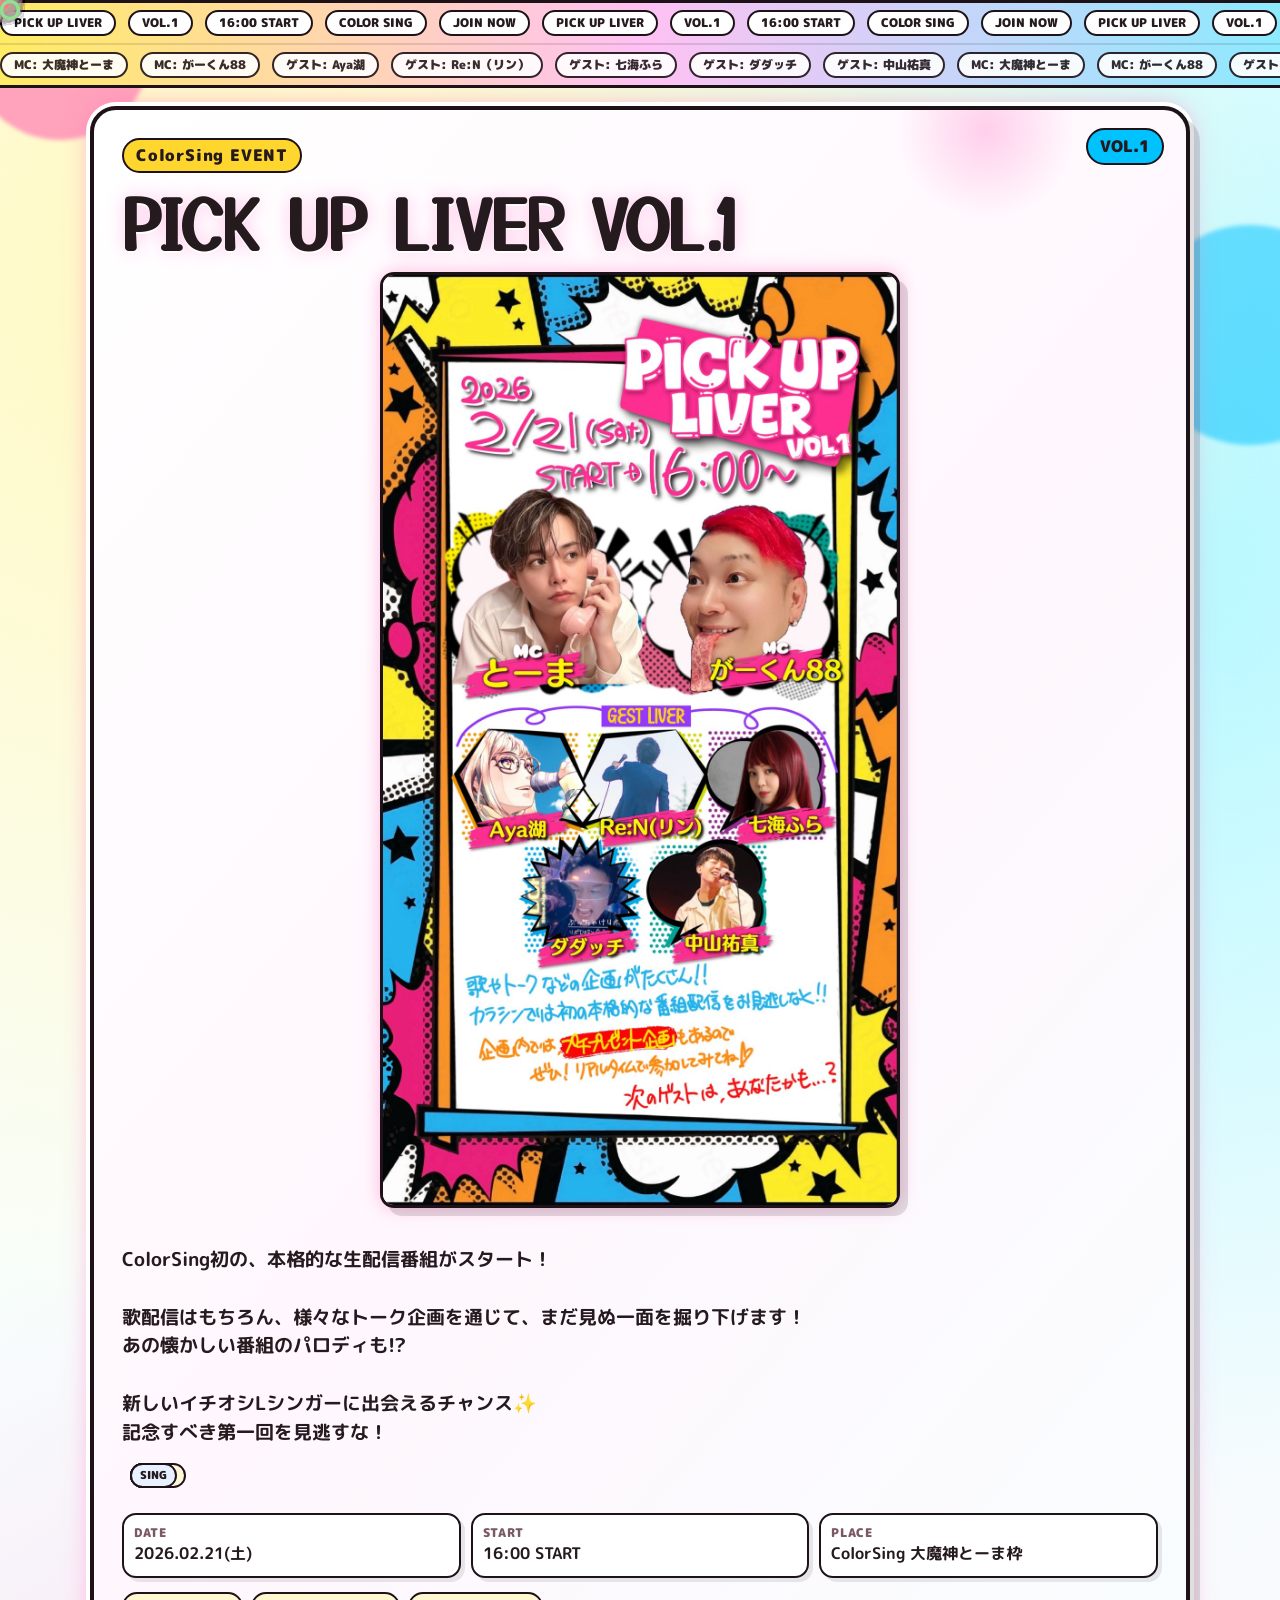
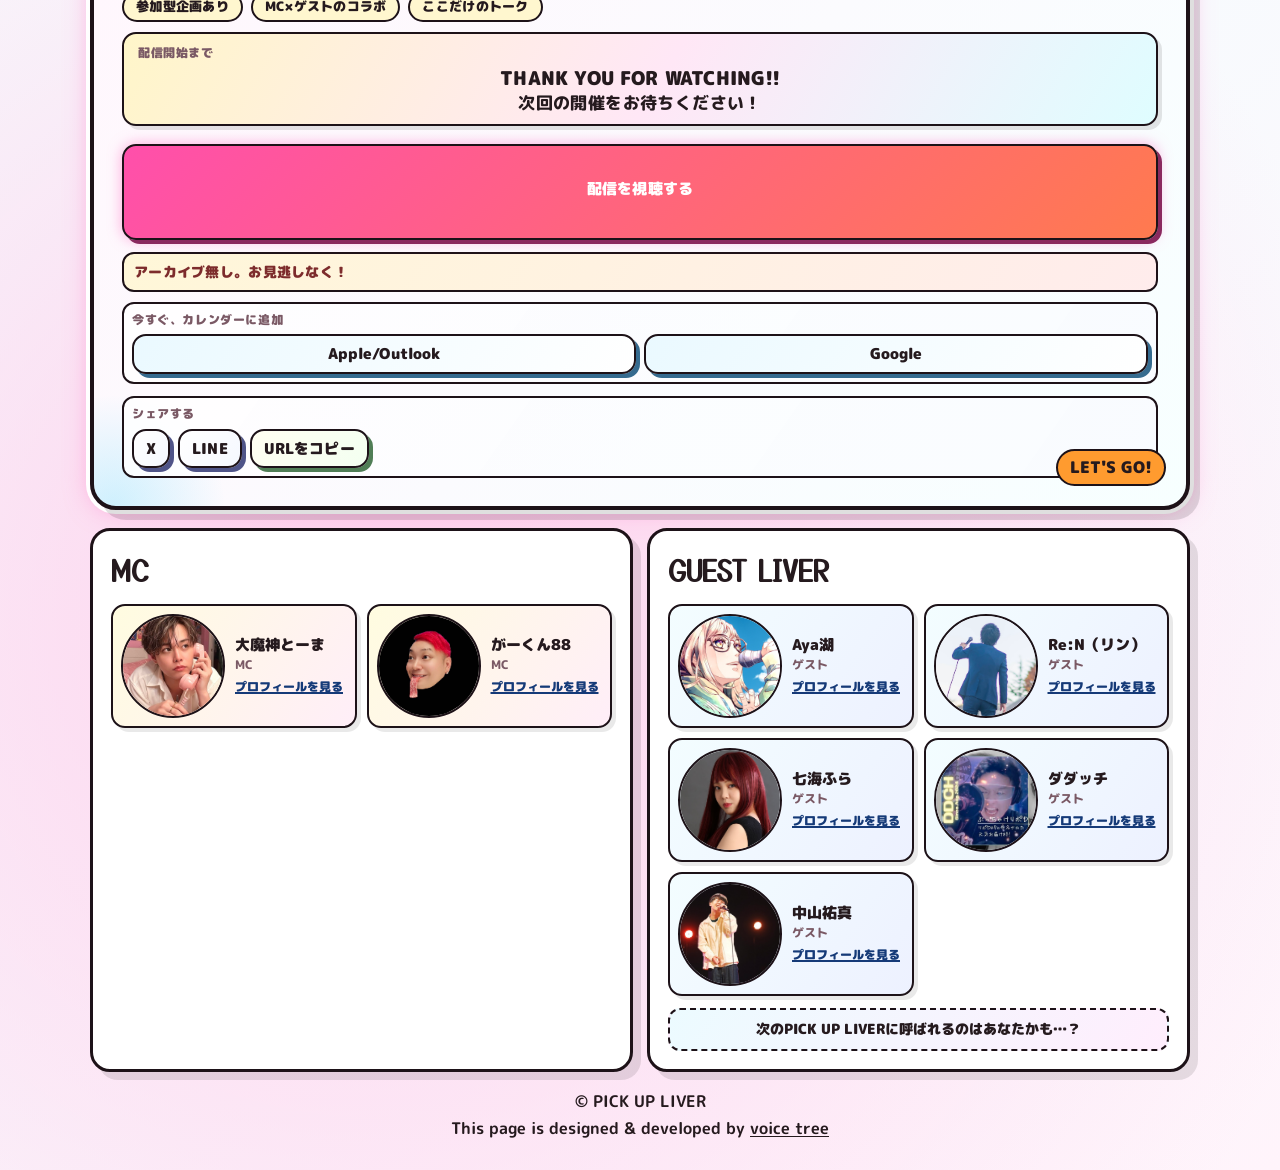
==== commit f589f2fd: "Link footer voice tree text to official site" ====
--- a/index.html
+++ b/index.html
@@ -121,8 +121,7 @@
 
     <footer class="site-footer reveal fade-up">
       <p>© PICK UP LIVER</p>
-      <p>supported by voice tree</p>
-      <p></p>
+      <p>This page is designed & developed by <a href="https://voicetree.co.jp/" target="_blank" rel="noopener noreferrer">voice tree</a></p>
     </footer>
 
     <script src="/src/scripts/main.js"></script>
--- a/src/styles/main.css
+++ b/src/styles/main.css
@@ -783,6 +783,12 @@
   margin: 4px 0;
 }
 
+.site-footer a {
+  color: inherit;
+  text-decoration: underline;
+  text-underline-offset: 2px;
+}
+
 .reveal {
   opacity: 0;
   transition: opacity 550ms ease, transform 650ms cubic-bezier(0.16, 1, 0.3, 1);
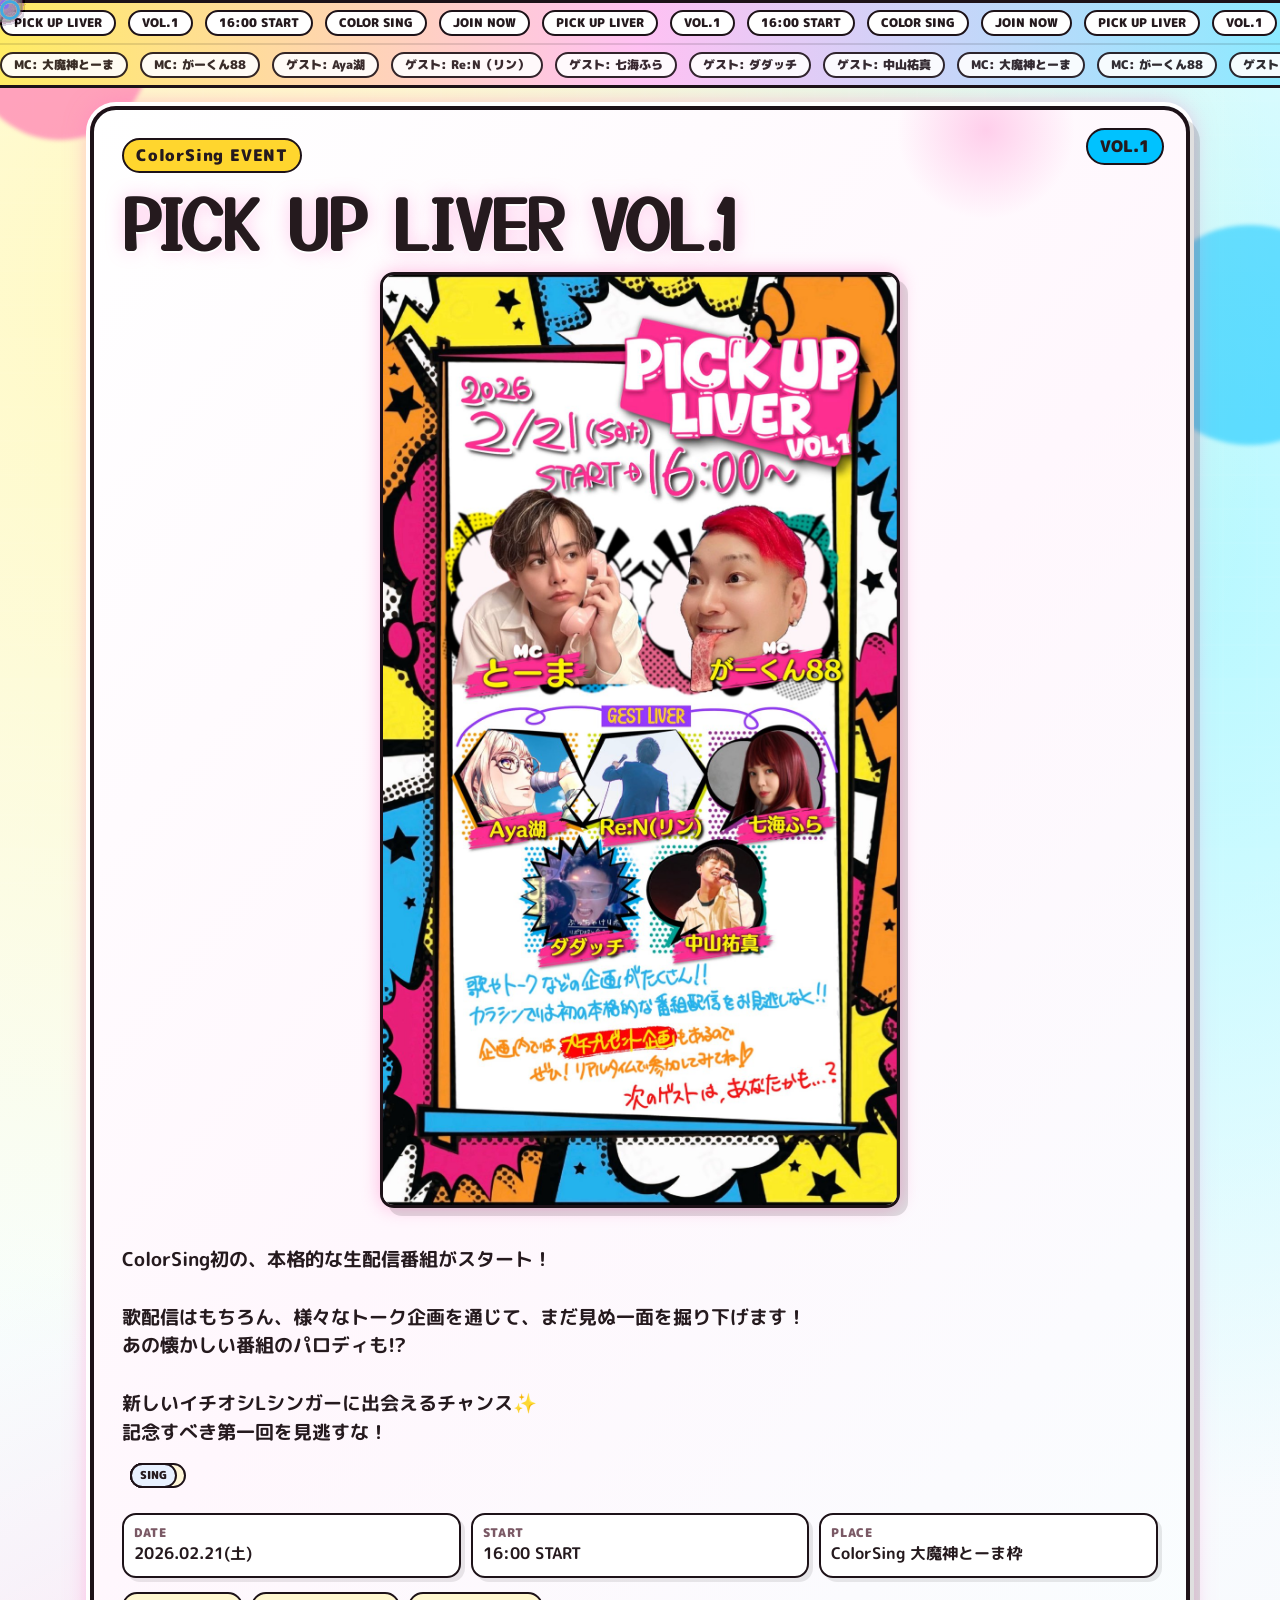
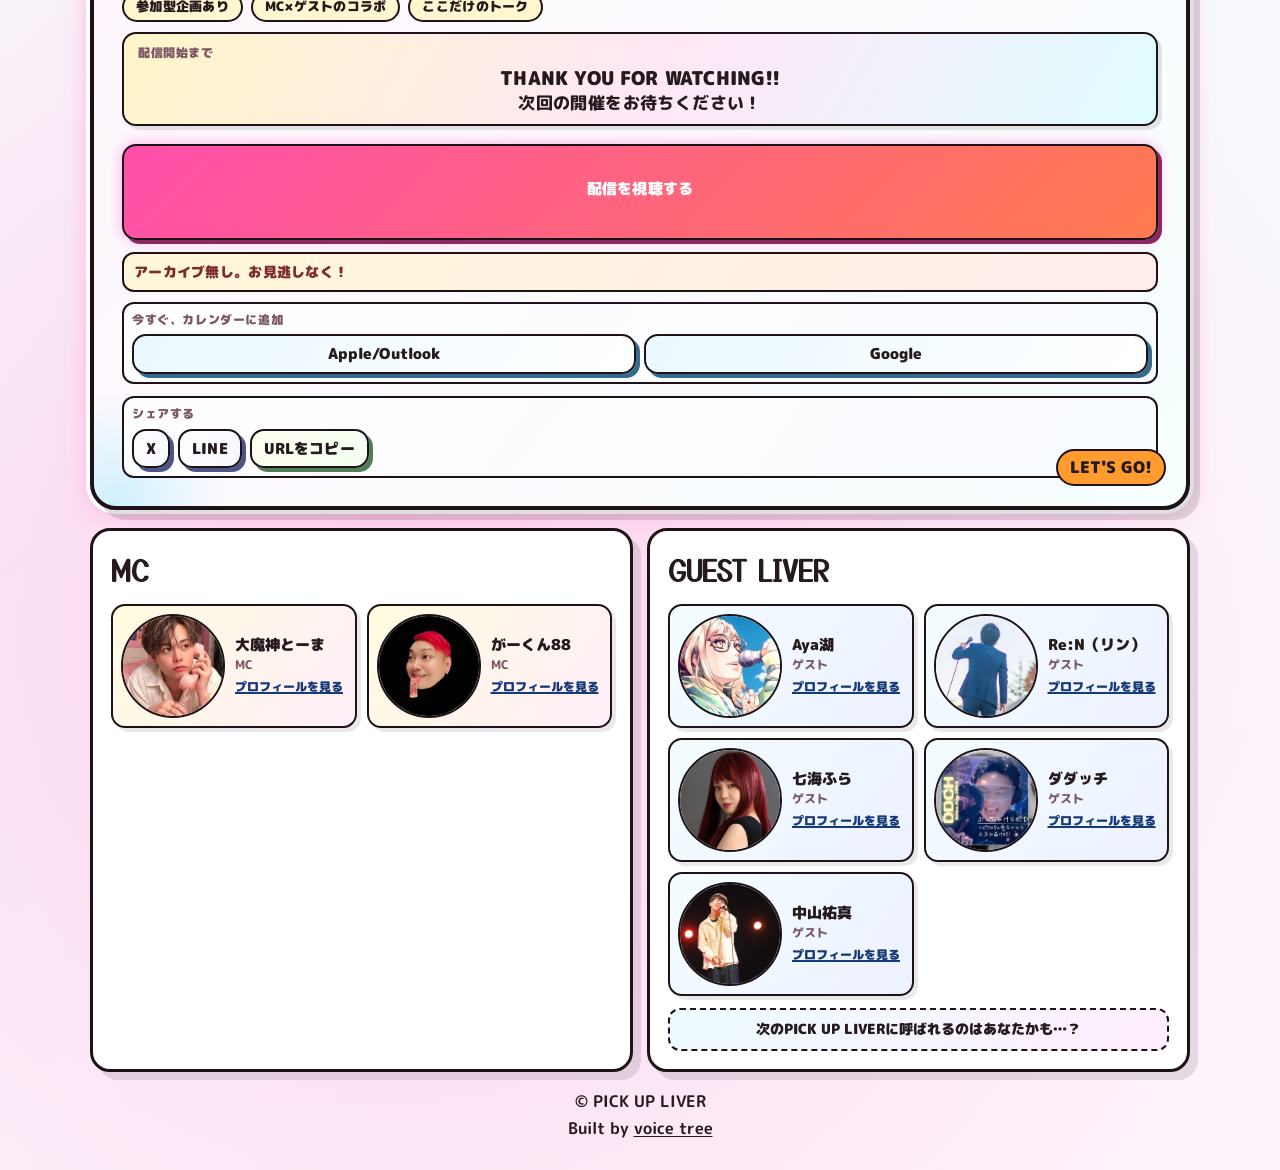
==== commit 10efd530: "Shorten footer credit to single-line text" ====
--- a/index.html
+++ b/index.html
@@ -121,7 +121,7 @@
 
     <footer class="site-footer reveal fade-up">
       <p>© PICK UP LIVER</p>
-      <p>This page is designed & developed by <a href="https://voicetree.co.jp/" target="_blank" rel="noopener noreferrer">voice tree</a></p>
+      <p>Built by <a href="https://voicetree.co.jp/" target="_blank" rel="noopener noreferrer">voice tree</a></p>
     </footer>
 
     <script src="/src/scripts/main.js"></script>
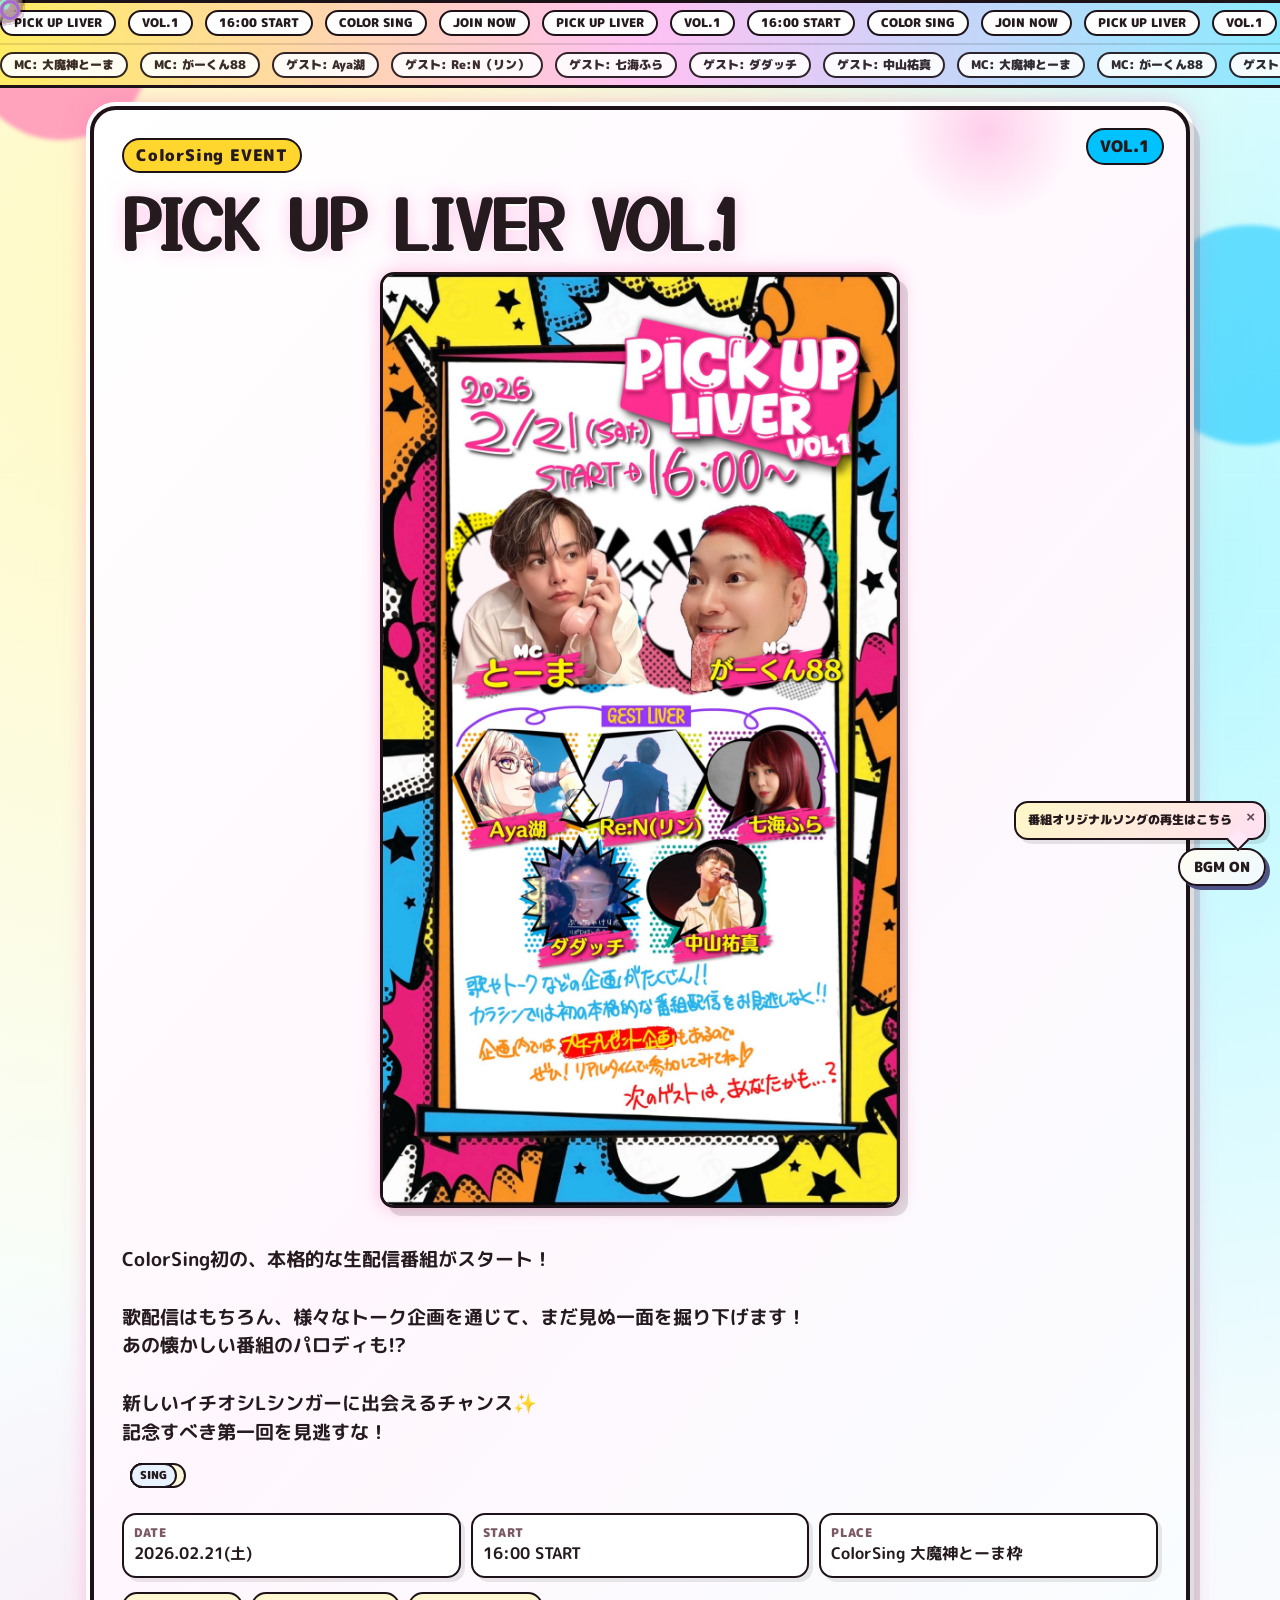
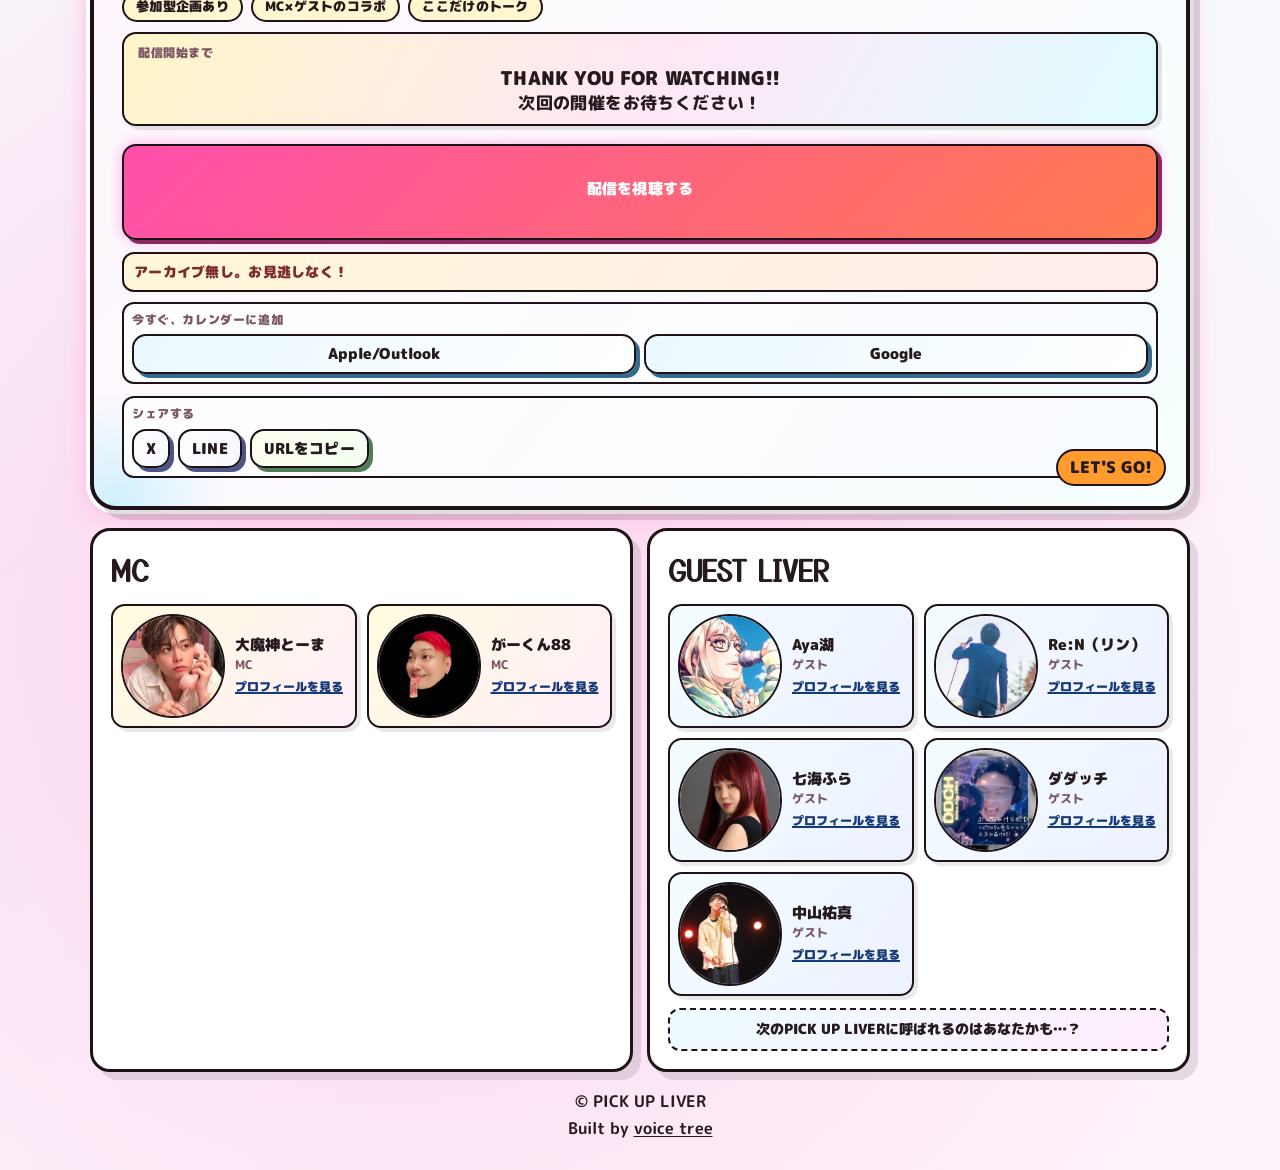
==== commit 79ad15f4: "Add fixed BGM toggle with first-time hint bubble" ====
--- a/index.html
+++ b/index.html
@@ -124,6 +124,15 @@
       <p>Built by <a href="https://voicetree.co.jp/" target="_blank" rel="noopener noreferrer">voice tree</a></p>
     </footer>
 
+    <div id="bgm-ui" aria-live="polite">
+      <div id="bgm-hint" class="bgm-hint" role="note">
+        <p class="bgm-hint-text">番組オリジナルソングの再生はこちら</p>
+        <button id="bgm-hint-close" class="bgm-hint-close" type="button" aria-label="案内を閉じる">×</button>
+      </div>
+      <button id="bgm-toggle" class="bgm-toggle" type="button" aria-pressed="false" aria-label="BGMを再生">BGM ON</button>
+    </div>
+    <audio id="bgm-audio" src="/public/assets/common/bgm/pick-up-original.mp3" preload="none" loop></audio>
+
     <script src="/src/scripts/main.js"></script>
   </body>
 </html>
--- a/src/styles/main.css
+++ b/src/styles/main.css
@@ -789,6 +789,99 @@
   text-underline-offset: 2px;
 }
 
+#bgm-ui {
+  position: fixed;
+  right: 14px;
+  bottom: 14px;
+  z-index: 80;
+  display: flex;
+  flex-direction: column;
+  align-items: flex-end;
+  gap: 8px;
+}
+
+.bgm-toggle {
+  appearance: none;
+  -webkit-appearance: none;
+  border: 2px solid var(--line);
+  border-radius: 999px;
+  background: linear-gradient(125deg, #fffdf2 0%, #eff9ff 100%);
+  color: var(--ink);
+  font-family: inherit;
+  font-size: 0.86rem;
+  font-weight: 900;
+  line-height: 1;
+  padding: 10px 14px;
+  box-shadow: 4px 4px 0 #4f5488;
+  cursor: pointer;
+  transition: transform 180ms ease, box-shadow 180ms ease, filter 180ms ease;
+}
+
+.bgm-toggle:hover {
+  transform: translateY(-2px) scale(1.03);
+  filter: saturate(1.08);
+}
+
+.bgm-toggle:active {
+  transform: translateY(0) scale(0.98);
+}
+
+.bgm-toggle.is-playing {
+  background: linear-gradient(125deg, #fff1ce 0%, #ffe7f8 100%);
+  box-shadow: 5px 5px 0 #8a295f, 0 0 12px #ff7fc485;
+}
+
+.bgm-hint {
+  position: relative;
+  max-width: min(280px, calc(100vw - 34px));
+  border: 2px solid var(--line);
+  border-radius: 14px;
+  background: linear-gradient(130deg, #fff7c7 0%, #ffdff2 100%);
+  box-shadow: 4px 4px 0 #00000018;
+  padding: 9px 32px 9px 12px;
+  animation: bgm-hint-pop 380ms cubic-bezier(0.22, 1.2, 0.34, 1);
+}
+
+.bgm-hint::after {
+  content: "";
+  position: absolute;
+  right: 18px;
+  bottom: -10px;
+  width: 14px;
+  height: 14px;
+  border-right: 2px solid var(--line);
+  border-bottom: 2px solid var(--line);
+  background: #ffe7f8;
+  transform: rotate(45deg);
+}
+
+.bgm-hint-text {
+  margin: 0;
+  font-size: 0.78rem;
+  font-weight: 900;
+  line-height: 1.35;
+}
+
+.bgm-hint-close {
+  appearance: none;
+  -webkit-appearance: none;
+  position: absolute;
+  top: 4px;
+  right: 5px;
+  border: 0;
+  background: transparent;
+  color: #5d4851;
+  font-size: 0.95rem;
+  font-weight: 900;
+  line-height: 1;
+  padding: 2px 4px;
+  cursor: pointer;
+}
+
+.bgm-hint.is-hidden {
+  display: none;
+}
+
 .reveal {
   opacity: 0;
   transition: opacity 550ms ease, transform 650ms cubic-bezier(0.16, 1, 0.3, 1);
@@ -906,6 +999,11 @@
   0% { transform: scale(0.88) translateY(12px); }
   70% { transform: scale(1.02) translateY(-3px); }
   100% { transform: scale(1) translateY(0); }
+}
+
+@keyframes bgm-hint-pop {
+  0% { transform: translateY(8px) scale(0.92); opacity: 0; }
+  100% { transform: translateY(0) scale(1); opacity: 1; }
 }
 
 @keyframes talent-pop-in {
@@ -1093,6 +1191,10 @@
     max-width: calc(100% - 20px);
     text-align: center;
   }
+  #bgm-ui {
+    right: 10px;
+    bottom: 10px;
+  }
   .highlights { flex-direction: column; }
   .highlights li { width: fit-content; max-width: 100%; }
   .confetti-piece { width: 8px; height: 14px; }
@@ -1111,4 +1213,5 @@
   .particle,
   .confetti-piece { display: none; }
   .talent-card::after { display: none; }
-}
+  .bgm-hint { animation: none; }
+}
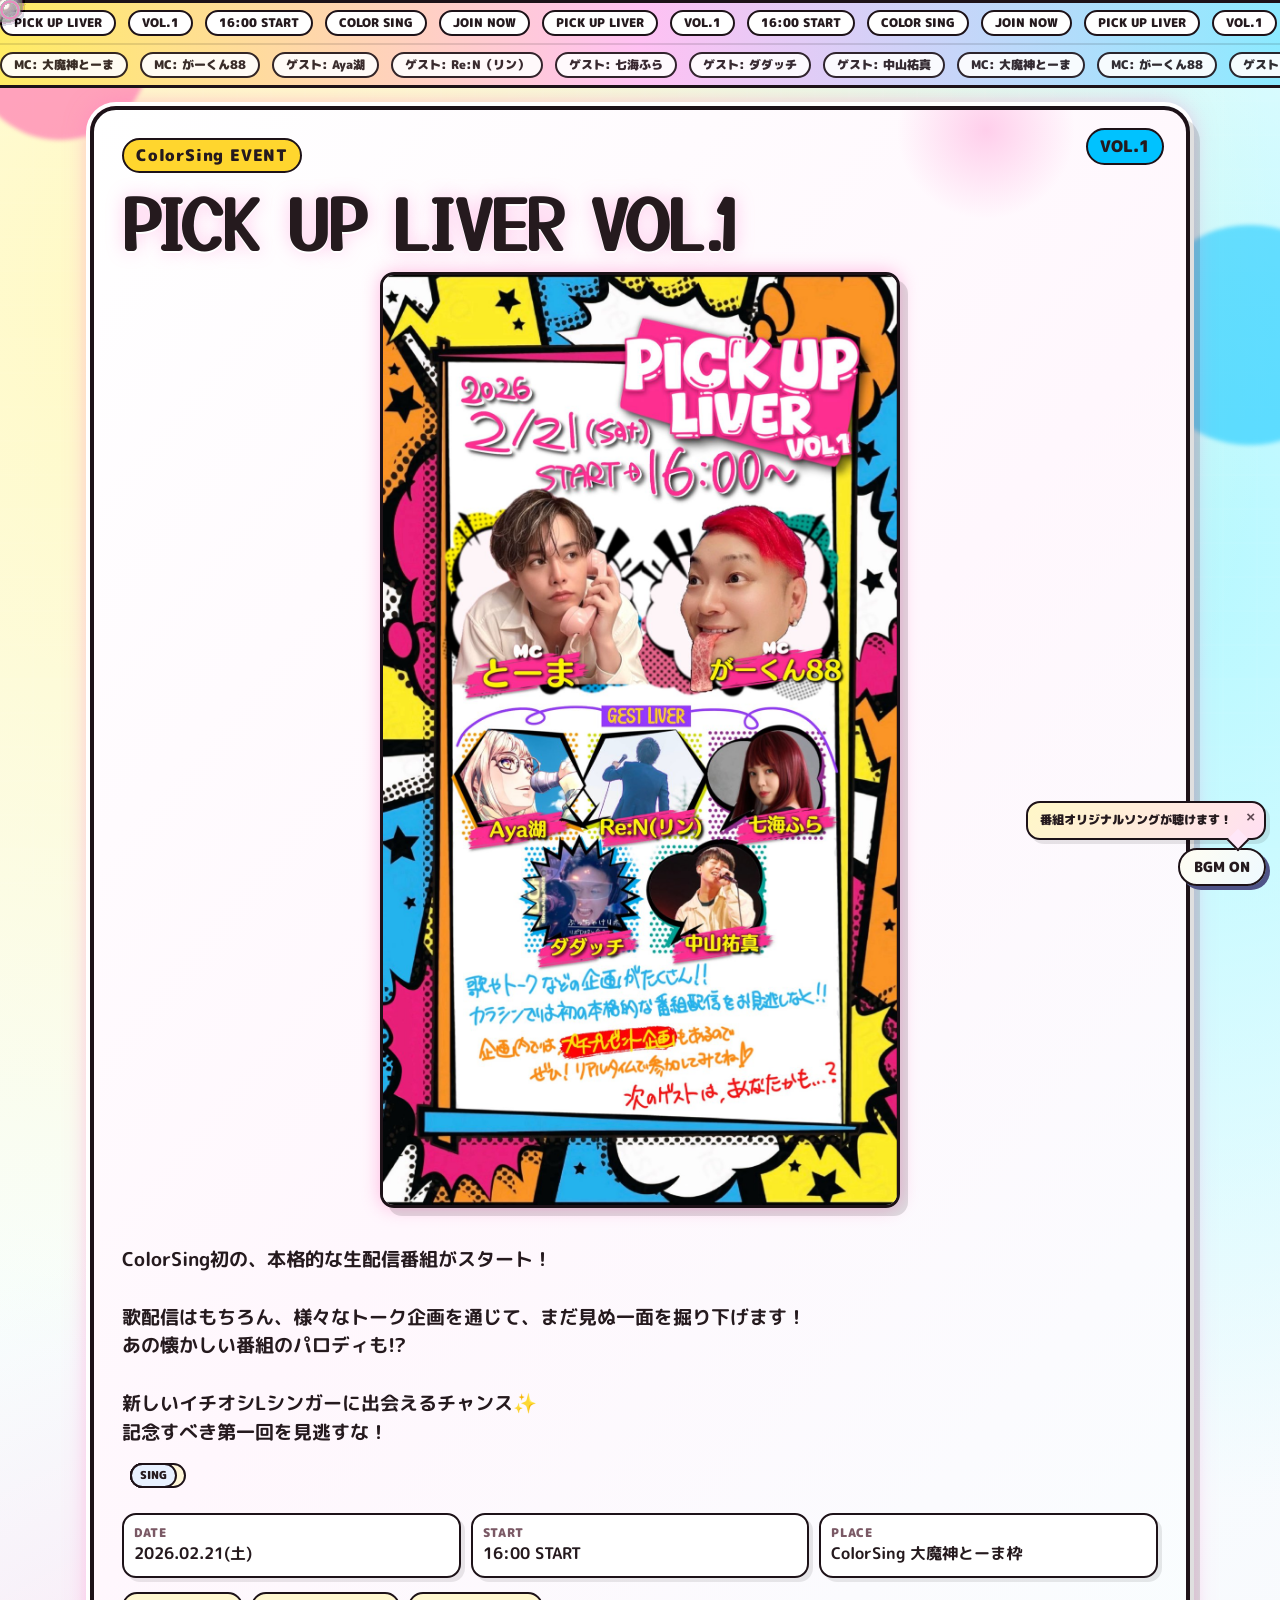
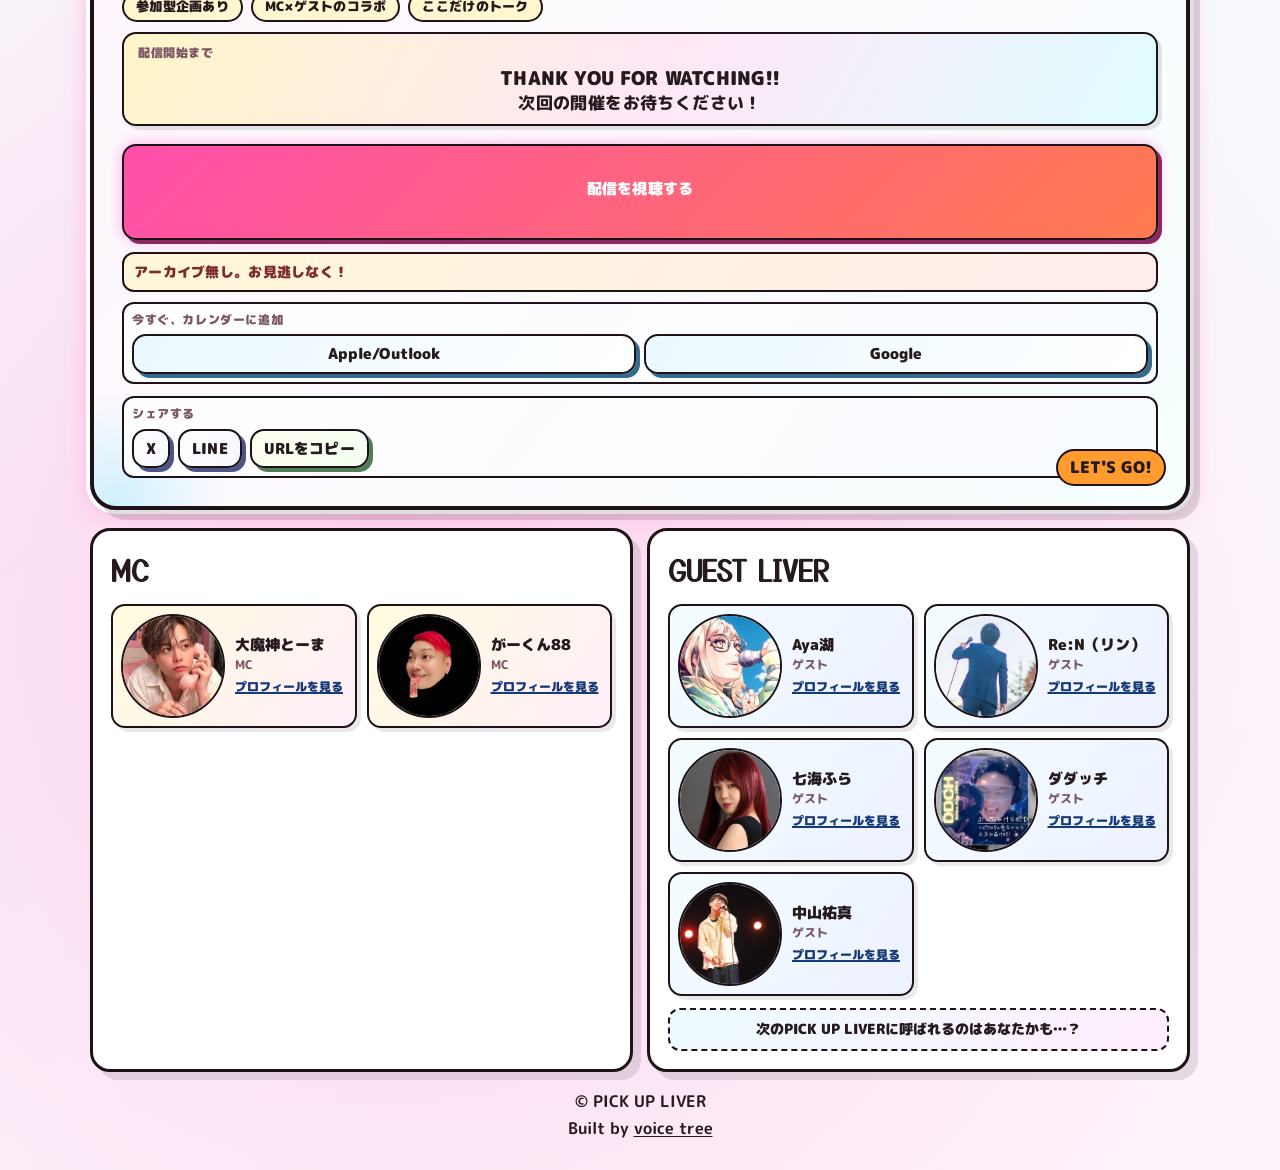
==== commit 53348c75: "Update BGM hint copy text" ====
--- a/index.html
+++ b/index.html
@@ -126,7 +126,7 @@
 
     <div id="bgm-ui" aria-live="polite">
       <div id="bgm-hint" class="bgm-hint" role="note">
-        <p class="bgm-hint-text">番組オリジナルソングの再生はこちら</p>
+        <p class="bgm-hint-text">番組オリジナルソングが聴けます！</p>
         <button id="bgm-hint-close" class="bgm-hint-close" type="button" aria-label="案内を閉じる">×</button>
       </div>
       <button id="bgm-toggle" class="bgm-toggle" type="button" aria-pressed="false" aria-label="BGMを再生">BGM ON</button>
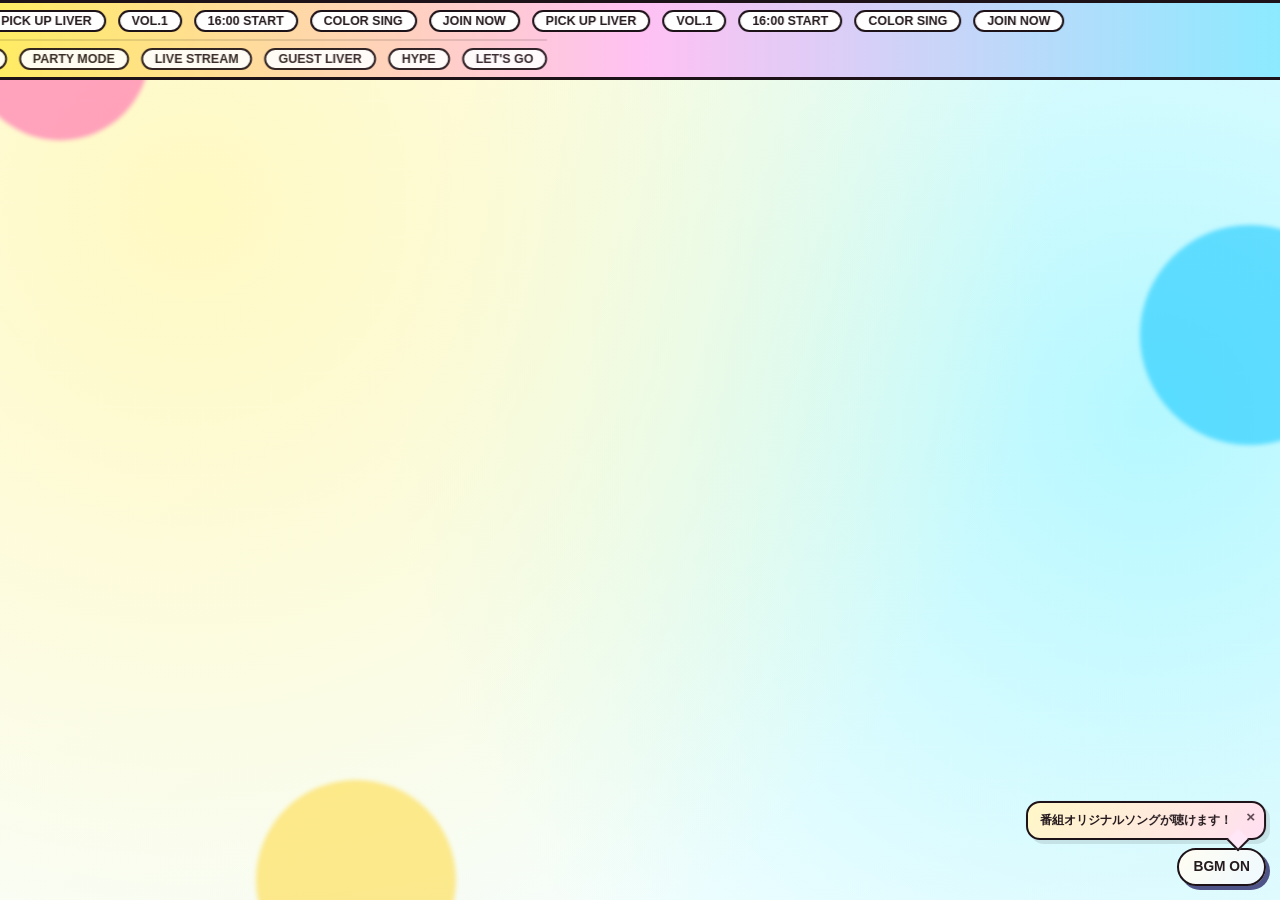
==== commit 48c3b303: "feat: restructure site for multi-episode operation and add vol.2" ====
--- a/index.html
+++ b/index.html
@@ -3,136 +3,12 @@
   <head>
     <meta charset="UTF-8" />
     <meta name="viewport" content="width=device-width, initial-scale=1.0" />
-    <meta name="description" content="PICK UP LIVER VOL.1 特設ページ" />
-    <meta property="og:type" content="website" />
-    <meta property="og:site_name" content="PICK UP LIVER" />
-    <meta property="og:title" content="PICK UP LIVER VOL.1" />
-    <meta property="og:description" content="ColorSing初！本格的な生配信番組がスタート！記念すべき第一回を見逃すな！" />
-    <meta property="og:url" content="https://pickupliver-lp.pages.dev/" />
-    <meta property="og:image" content="https://pickupliver-lp.pages.dev/public/assets/events/2026-02-21-pick-up-liver/og-card.jpg" />
-    <meta property="og:image:secure_url" content="https://pickupliver-lp.pages.dev/public/assets/events/2026-02-21-pick-up-liver/og-card.jpg" />
-    <meta property="og:image:type" content="image/jpeg" />
-    <meta property="og:image:width" content="1200" />
-    <meta property="og:image:height" content="630" />
-    <meta name="twitter:card" content="summary_large_image" />
-    <meta name="twitter:title" content="PICK UP LIVER VOL.1" />
-    <meta name="twitter:description" content="ColorSing初！本格的な生配信番組がスタート！記念すべき第一回を見逃すな！" />
-    <meta name="twitter:image" content="https://pickupliver-lp.pages.dev/public/assets/events/2026-02-21-pick-up-liver/og-card.jpg" />
-    <meta name="twitter:image:alt" content="PICK UP LIVER VOL.1 サムネイル" />
-    <title>PICK UP LIVER VOL.1</title>
-    <link rel="preconnect" href="https://fonts.googleapis.com" />
-    <link rel="preconnect" href="https://fonts.gstatic.com" crossorigin />
-    <link href="https://fonts.googleapis.com/css2?family=M+PLUS+Rounded+1c:wght@400;700;800;900&family=Yusei+Magic&display=swap" rel="stylesheet" />
-    <link rel="stylesheet" href="/src/styles/main.css" />
-    <!-- Cloudflare Web Analytics -->
-    <script defer src="https://static.cloudflareinsights.com/beacon.min.js" data-cf-beacon='{"token":"aa3ea4f8a8a24e1299f8bbb8173c82c0"}'></script>
-    <!-- End Cloudflare Web Analytics -->
+    <title>PICK UP LIVER</title>
   </head>
   <body>
-    <div class="noise"></div>
-    <div class="flash-grid" aria-hidden="true"></div>
-    <div id="spark-layer" aria-hidden="true"></div>
-    <div id="fx-layer" aria-hidden="true"></div>
-    <div class="orb orb-a" data-depth="0.02" aria-hidden="true"></div>
-    <div class="orb orb-b" data-depth="0.03" aria-hidden="true"></div>
-    <div class="orb orb-c" data-depth="0.015" aria-hidden="true"></div>
-
-    <div class="marquee-wrap" aria-hidden="true">
-      <div class="marquee-track track-a">
-        <span>PICK UP LIVER</span><span>VOL.1</span><span>16:00 START</span><span>COLOR SING</span><span>JOIN NOW</span>
-        <span>PICK UP LIVER</span><span>VOL.1</span><span>16:00 START</span><span>COLOR SING</span><span>JOIN NOW</span>
-      </div>
-      <div class="marquee-track track-b">
-        <span>PARTY MODE</span><span>LIVE STREAM</span><span>GUEST LIVER</span><span>HYPE</span><span>LET'S GO</span>
-        <span>PARTY MODE</span><span>LIVE STREAM</span><span>GUEST LIVER</span><span>HYPE</span><span>LET'S GO</span>
-      </div>
-    </div>
-
-    <header class="hero reveal fade-up">
-      <p class="kicker">ColorSing EVENT</p>
-      <h1 id="event-title" class="hero-title">PICK UP LIVER VOL.1</h1>
-      <img id="main-flyer" class="hero-flyer" src="/public/assets/events/2026-02-21-pick-up-liver/flyer-main.jpg" alt="PICK UP LIVER VOL.1 フライヤー" />
-      <p id="event-summary" class="summary">歌やトークなど盛り沢山。視聴者参加型企画あり。</p>
-
-      <div class="orbit-badges" aria-hidden="true">
-        <span>LIVE</span><span>POP</span><span>MUSIC</span><span>FUN</span><span>SING</span>
-      </div>
-
-      <div class="meta">
-        <div class="meta-item">
-          <span class="meta-label">DATE</span>
-          <span id="event-date">2026-02-21</span>
-        </div>
-        <div class="meta-item">
-          <span class="meta-label">START</span>
-          <span id="event-time">16:00 START</span>
-        </div>
-        <div class="meta-item">
-          <span class="meta-label">PLACE</span>
-          <span id="event-venue">ColorSing 大魔神とーま枠</span>
-        </div>
-      </div>
-
-      <ul id="event-highlights" class="highlights" aria-label="視聴メリット"></ul>
-      <div id="countdown" class="countdown-panel" aria-live="polite">
-        <p class="countdown-label">配信開始まで</p>
-        <p id="countdown-text" class="countdown-text">--日 --:--:--</p>
-      </div>
-      <div class="cta-row">
-        <a id="cta-primary" class="btn btn-main pulse" href="#" target="_blank" rel="noopener noreferrer">配信を視聴する</a>
-      </div>
-      <p id="no-archive-note" class="no-archive-note" role="note"></p>
-      <div class="action-block reminder-actions">
-        <p class="action-title">今すぐ、カレンダーに追加</p>
-        <div class="action-row">
-          <button id="remind-ics" class="btn btn-remind" type="button">Apple/Outlook</button>
-          <a id="remind-google" class="btn btn-remind" href="#" target="_blank" rel="noopener noreferrer">Google</a>
-        </div>
-      </div>
-      <div class="action-block share-actions">
-        <p class="action-title">シェアする</p>
-        <div class="action-row">
-          <a id="share-x" class="btn btn-share" href="#" target="_blank" rel="noopener noreferrer">X</a>
-          <a id="share-line" class="btn btn-share" href="#" target="_blank" rel="noopener noreferrer">LINE</a>
-          <button id="share-copy" class="btn btn-copy" type="button">URLをコピー</button>
-        </div>
-      </div>
-      <p id="copy-toast" class="copy-toast" role="status" aria-live="polite">URLをコピーしました</p>
-
-      <div class="sticker sticker-a">VOL.1</div>
-      <div class="sticker sticker-b">LET'S GO!</div>
-      <div class="burst burst-a" aria-hidden="true"></div>
-      <div class="burst burst-b" aria-hidden="true"></div>
-    </header>
-
-    <main class="layout">
-      <section id="hosts" class="card reveal slide-pop">
-        <h2>MC</h2>
-        <ul id="host-list" class="talent-grid"></ul>
-      </section>
-
-      <section id="guests" class="card reveal fade-up">
-        <h2>GUEST LIVER</h2>
-        <ul id="guest-list" class="talent-grid"></ul>
-        <p id="next-pickup-teaser" class="next-pickup-teaser" role="note"></p>
-      </section>
-
+    <main style="padding: 24px; font-family: sans-serif">
+      <p>最新回へ移動中です。遷移しない場合は <a href="/events/">回一覧</a> を開いてください。</p>
     </main>
-
-    <footer class="site-footer reveal fade-up">
-      <p>© PICK UP LIVER</p>
-      <p>Built by <a href="https://voicetree.co.jp/" target="_blank" rel="noopener noreferrer">voice tree</a></p>
-    </footer>
-
-    <div id="bgm-ui" aria-live="polite">
-      <div id="bgm-hint" class="bgm-hint" role="note">
-        <p class="bgm-hint-text">番組オリジナルソングが聴けます！</p>
-        <button id="bgm-hint-close" class="bgm-hint-close" type="button" aria-label="案内を閉じる">×</button>
-      </div>
-      <button id="bgm-toggle" class="bgm-toggle" type="button" aria-pressed="false" aria-label="BGMを再生">BGM ON</button>
-    </div>
-    <audio id="bgm-audio" src="/public/assets/common/bgm/pick-up-original.mp3" preload="none" loop></audio>
-
-    <script src="/src/scripts/main.js"></script>
+    <script src="/src/scripts/latest-redirect.js"></script>
   </body>
 </html>
